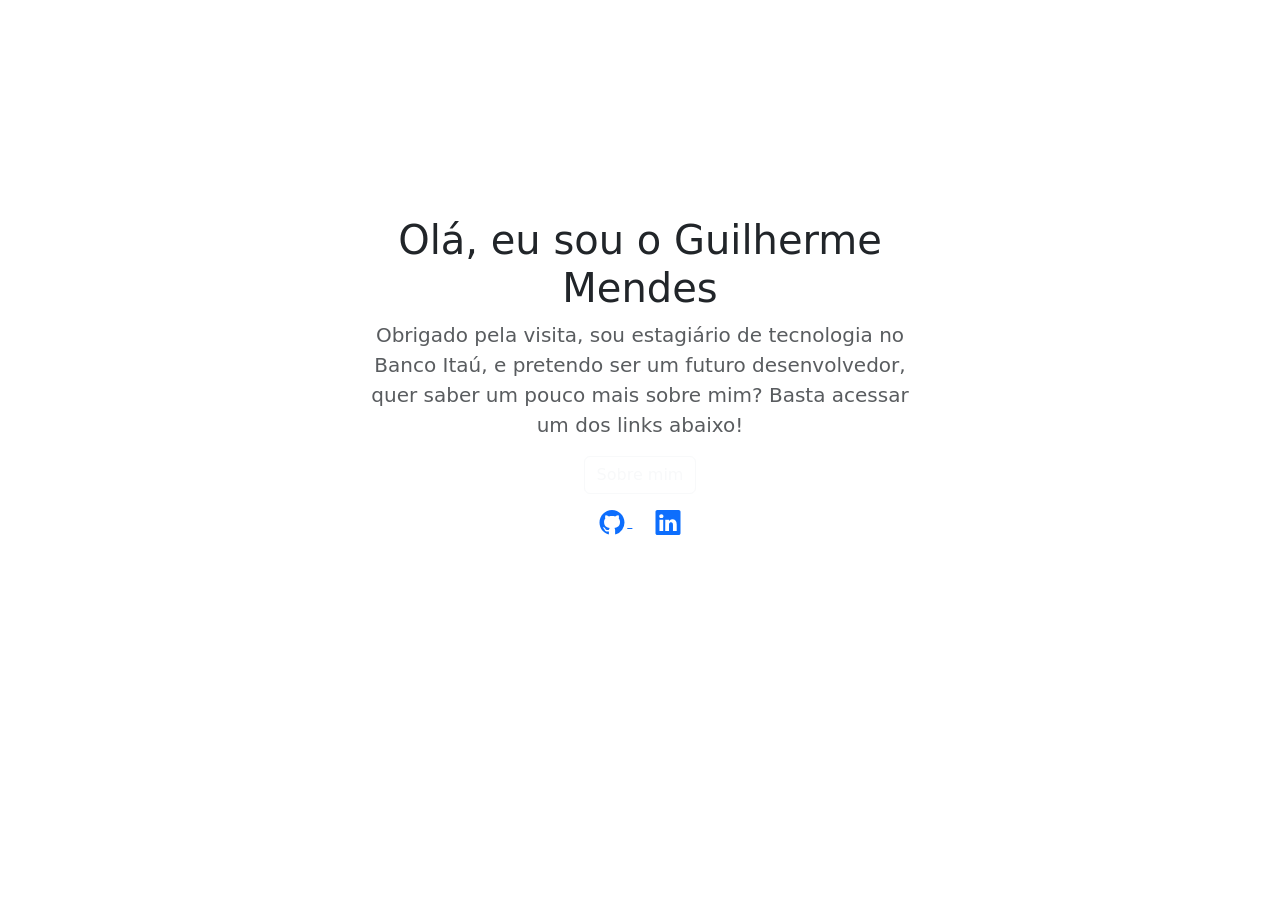
==== index.html @ aab78d75 "Att" ====
<!doctype html>
<html lang="pt-br">
  <head>
    <!-- Required meta tags -->
    <meta charset="utf-8">
    <meta name="viewport" content="width=device-width, initial-scale=1">

    <!-- Bootstrap CSS -->
    <link href="https://cdn.jsdelivr.net/npm/bootstrap@5.0.0-beta2/dist/css/bootstrap.min.css" rel="stylesheet" integrity="sha384-BmbxuPwQa2lc/FVzBcNJ7UAyJxM6wuqIj61tLrc4wSX0szH/Ev+nYRRuWlolflfl" crossorigin="anonymous">
    <link rel="stylesheet" href="css/style-index.css">
    <link rel="stylesheet" href="Sobre.html">

    <title>Guilherme Mendes</title>
  </head>
  <body>


    <section class="py-5 text-center container mt-5">
        <div class="row py-lg-5">
          <div class="col-lg-6 col-md-8 mx-auto">
            <img src="imagens/app_development.png" alt="" height="250">

            <h1><br>Olá, eu sou o Guilherme Mendes</h1>
            <p class="lead text-muted">Obrigado pela visita, sou <strong class="dev" >estagiário de tecnologia no Banco Itaú</strong>, e pretendo ser um futuro <strong class="dev" >desenvolvedor</strong>, quer saber um pouco mais sobre mim? Basta acessar um dos links abaixo!</p>
            <p>
              <a href="Sobre.html"><button type="button" class="btn btn-outline-light">Sobre mim</button></a>
            </p>
            <a href="https://github.com/guilherme-mendes-github" target="_blank"> <svg xmlns="http://www.w3.org/2000/svg" width="30" height="25" fill="currentColor" class="bi bi-github" viewBox="0 0 16 16">
              <path d="M8 0C3.58 0 0 3.58 0 8c0 3.54 2.29 6.53 5.47 7.59.4.07.55-.17.55-.38 0-.19-.01-.82-.01-1.49-2.01.37-2.53-.49-2.69-.94-.09-.23-.48-.94-.82-1.13-.28-.15-.68-.52-.01-.53.63-.01 1.08.58 1.23.82.72 1.21 1.87.87 2.33.66.07-.52.28-.87.51-1.07-1.78-.2-3.64-.89-3.64-3.95 0-.87.31-1.59.82-2.15-.08-.2-.36-1.02.08-2.12 0 0 .67-.21 2.2.82.64-.18 1.32-.27 2-.27.68 0 1.36.09 2 .27 1.53-1.04 2.2-.82 2.2-.82.44 1.1.16 1.92.08 2.12.51.56.82 1.27.82 2.15 0 3.07-1.87 3.75-3.65 3.95.29.25.54.73.54 1.48 0 1.07-.01 1.93-.01 2.2 0 .21.15.46.55.38A8.012 8.012 0 0 0 16 8c0-4.42-3.58-8-8-8z"/>
            </svg> </a>
            &nbsp;&nbsp;&nbsp;
            <a href="https://www.linkedin.com/in/guilherme-mendes-81bb22172/" target="_blank"> <svg xmlns="http://www.w3.org/2000/svg" width="30" height="25" fill="currentColor" class="bi bi-linkedin" viewBox="0 0 16 16">
              <path d="M0 1.146C0 .513.526 0 1.175 0h13.65C15.474 0 16 .513 16 1.146v13.708c0 .633-.526 1.146-1.175 1.146H1.175C.526 16 0 15.487 0 14.854V1.146zm4.943 12.248V6.169H2.542v7.225h2.401zm-1.2-8.212c.837 0 1.358-.554 1.358-1.248-.015-.709-.52-1.248-1.342-1.248-.822 0-1.359.54-1.359 1.248 0 .694.521 1.248 1.327 1.248h.016zm4.908 8.212V9.359c0-.216.016-.432.08-.586.173-.431.568-.878 1.232-.878.869 0 1.216.662 1.216 1.634v3.865h2.401V9.25c0-2.22-1.184-3.252-2.764-3.252-1.274 0-1.845.7-2.165 1.193v.025h-.016a5.54 5.54 0 0 1 .016-.025V6.169h-2.4c.03.678 0 7.225 0 7.225h2.4z"/>
            </svg> </a>
          </div>
        </div>
      </section>
      



    <!-- Popper and Bootstrap JS -->
   
    <script src="https://cdn.jsdelivr.net/npm/@popperjs/core@2.6.0/dist/umd/popper.min.js" integrity="sha384-KsvD1yqQ1/1+IA7gi3P0tyJcT3vR+NdBTt13hSJ2lnve8agRGXTTyNaBYmCR/Nwi" crossorigin="anonymous"></script>
    <script src="https://cdn.jsdelivr.net/npm/bootstrap@5.0.0-beta2/dist/js/bootstrap.min.js" integrity="sha384-nsg8ua9HAw1y0W1btsyWgBklPnCUAFLuTMS2G72MMONqmOymq585AcH49TLBQObG" crossorigin="anonymous"></script>
    
  </body>
</html>
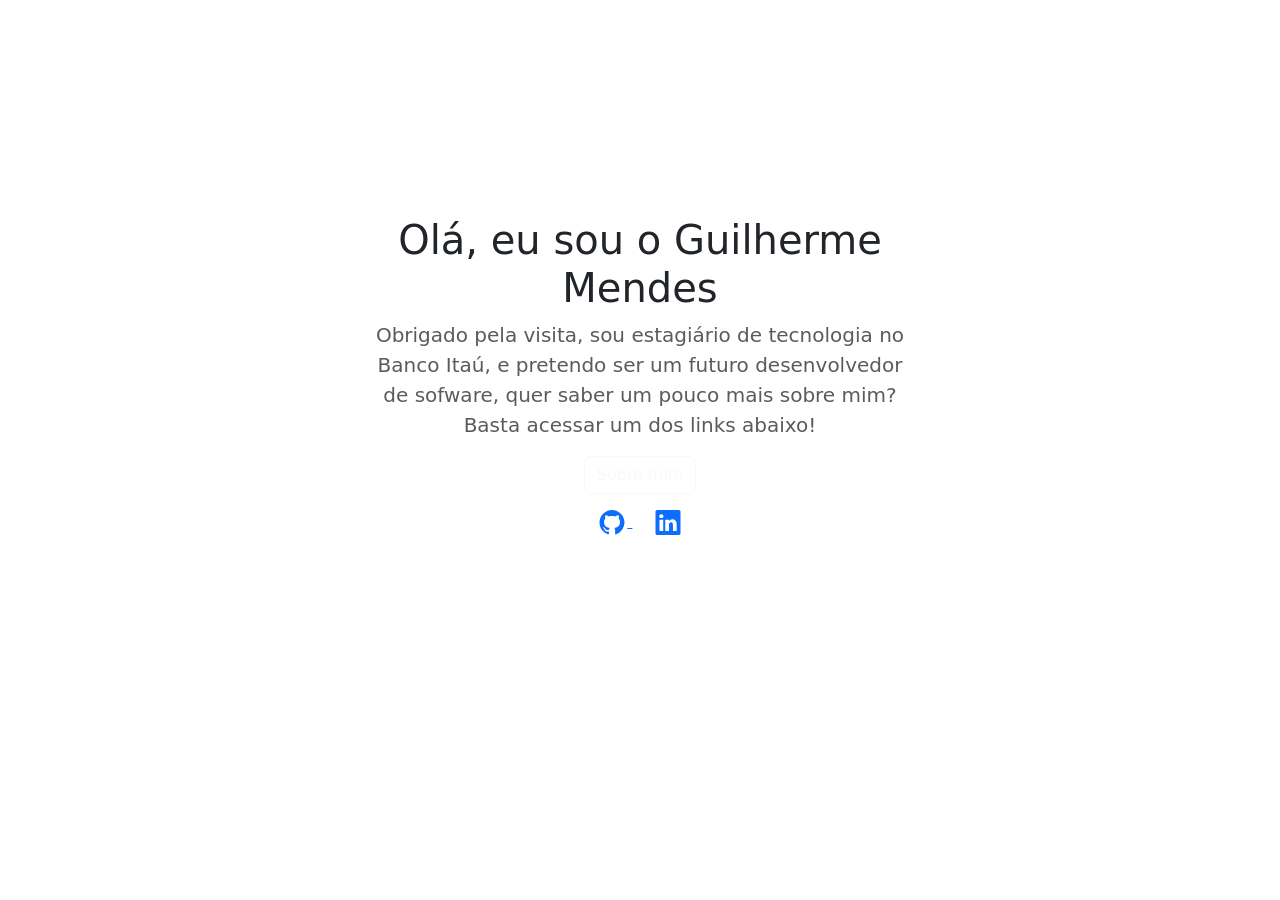
==== commit 3a9d9ae0: "first commit" ====
--- a/index.html
+++ b/index.html
@@ -21,7 +21,7 @@
             <img src="imagens/app_development.png" alt="" height="250">
 
             <h1><br>Olá, eu sou o Guilherme Mendes</h1>
-            <p class="lead text-muted">Obrigado pela visita, sou <strong class="dev" >estagiário de tecnologia no Banco Itaú</strong>, e pretendo ser um futuro <strong class="dev" >desenvolvedor</strong>, quer saber um pouco mais sobre mim? Basta acessar um dos links abaixo!</p>
+            <p class="lead text-muted">Obrigado pela visita, sou <strong class="dev" >estagiário de tecnologia no Banco Itaú</strong>, e pretendo ser um futuro <strong class="dev" >desenvolvedor de sofware</strong>, quer saber um pouco mais sobre mim? Basta acessar um dos links abaixo!</p>
             <p>
               <a href="Sobre.html"><button type="button" class="btn btn-outline-light">Sobre mim</button></a>
             </p>
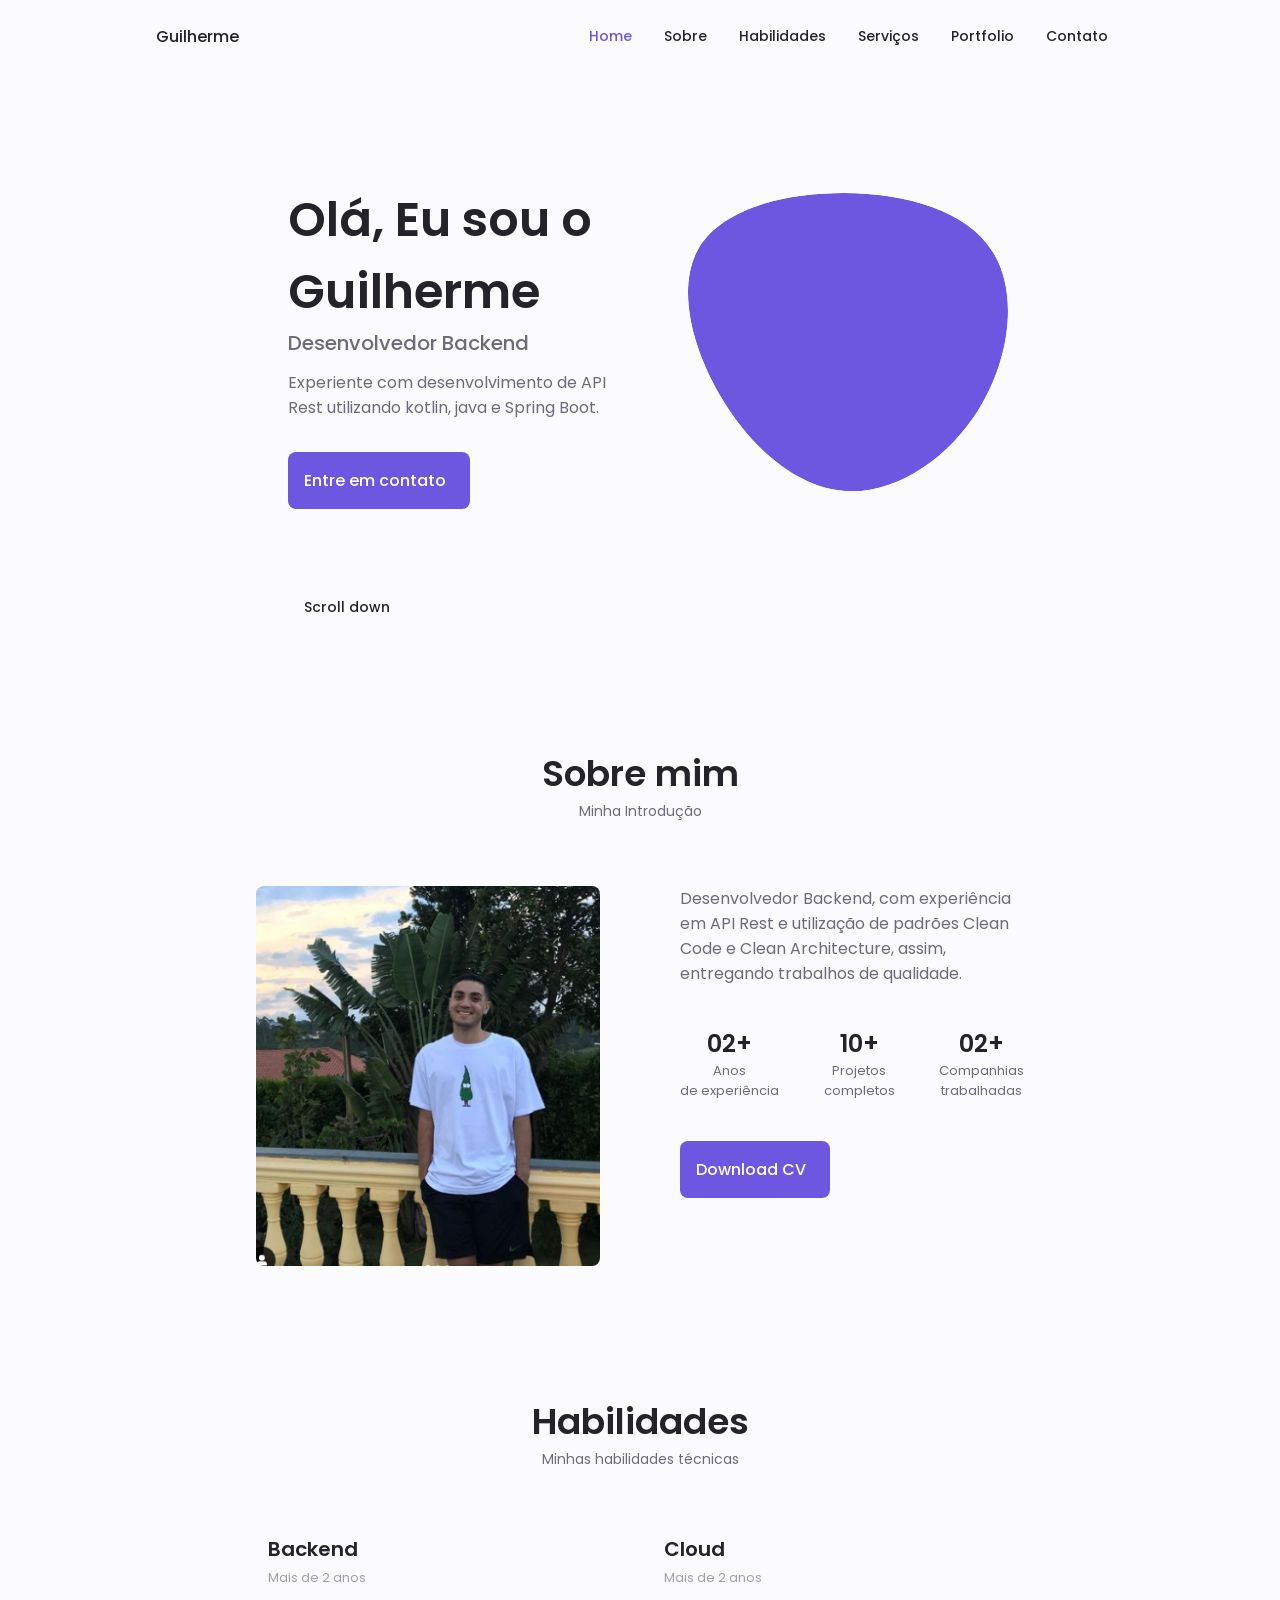
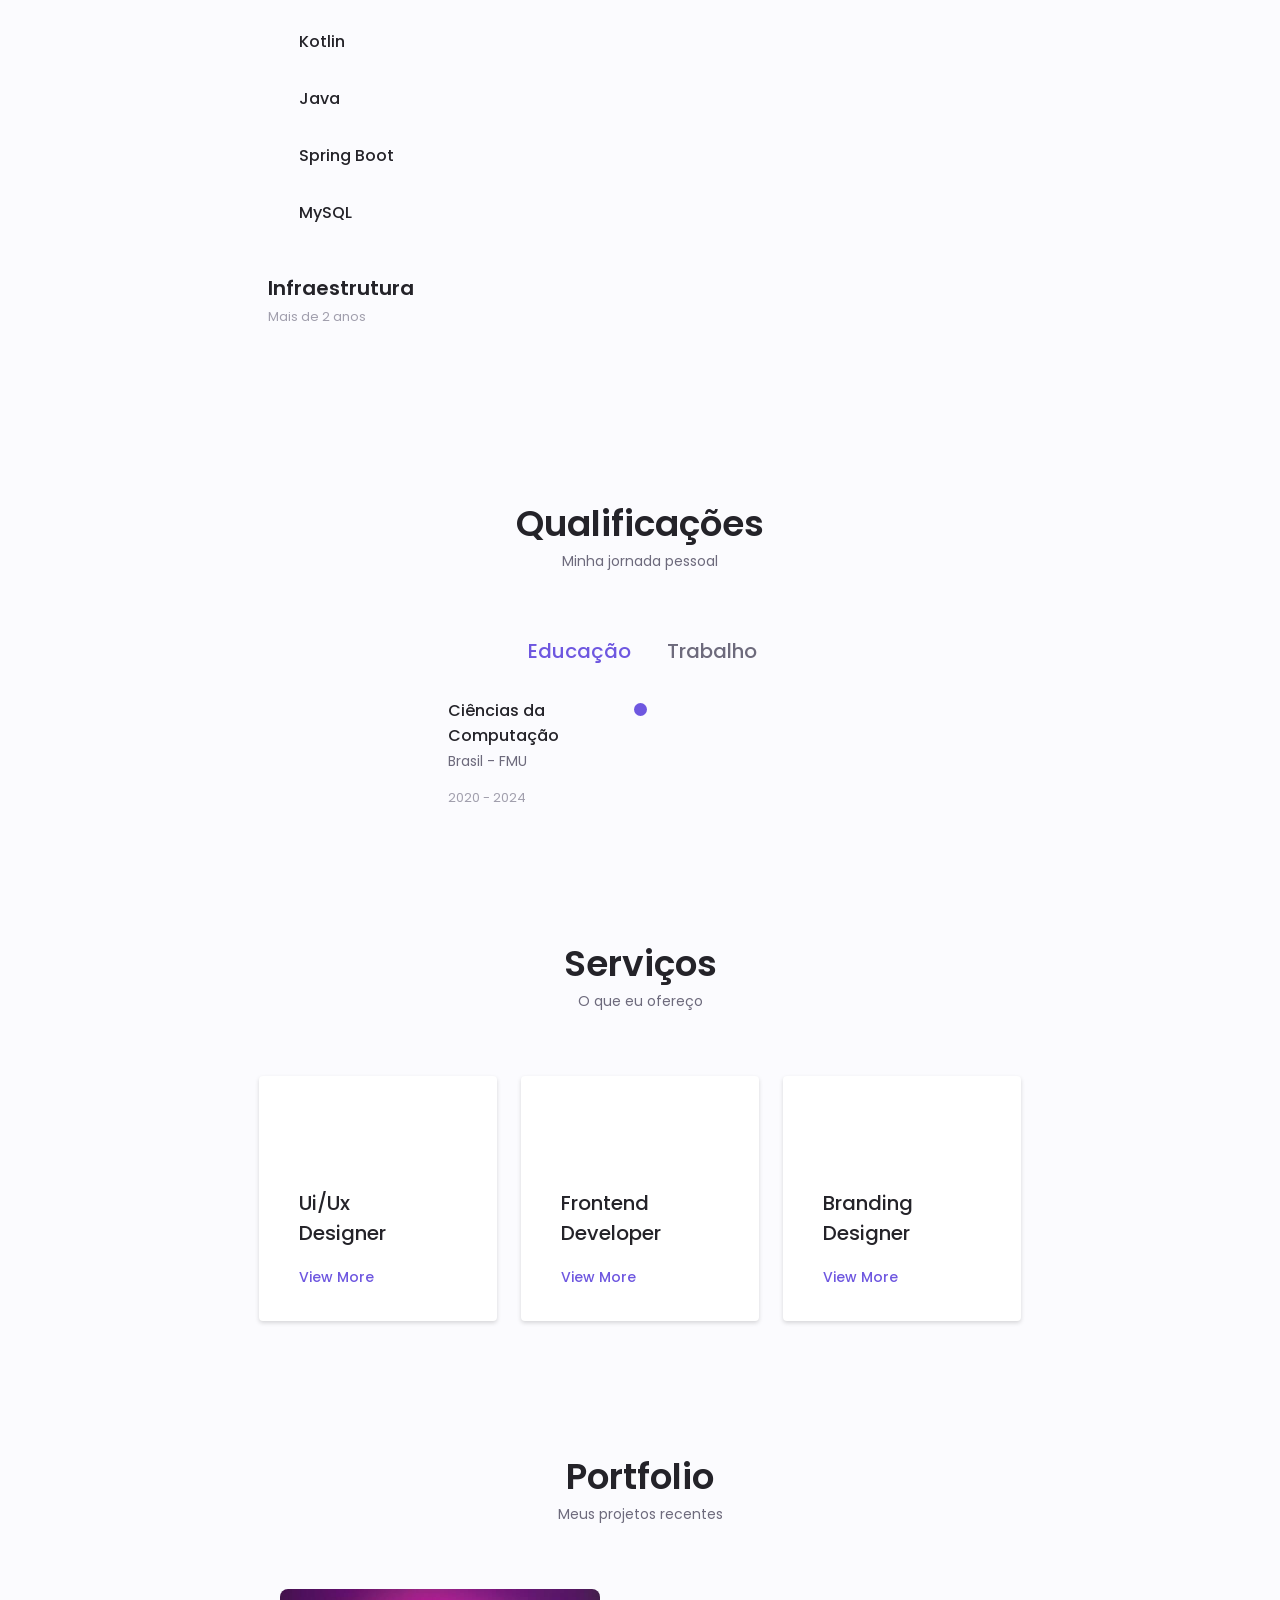
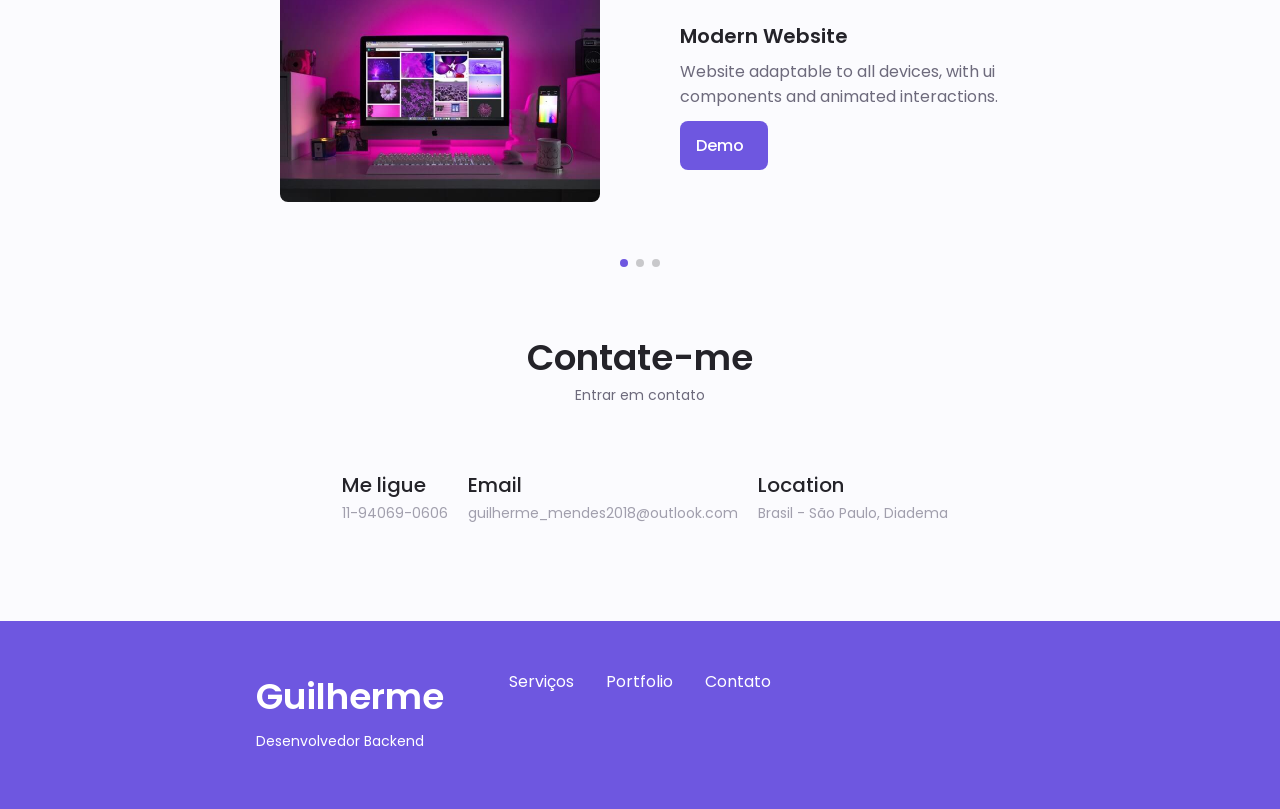
==== commit fa802ef6: "first" ====
--- a/index.html
+++ b/index.html
@@ -1,48 +1,885 @@
-<!doctype html>
-<html lang="pt-br">
-  <head>
-    <!-- Required meta tags -->
-    <meta charset="utf-8">
-    <meta name="viewport" content="width=device-width, initial-scale=1">
-
-    <!-- Bootstrap CSS -->
-    <link href="https://cdn.jsdelivr.net/npm/bootstrap@5.0.0-beta2/dist/css/bootstrap.min.css" rel="stylesheet" integrity="sha384-BmbxuPwQa2lc/FVzBcNJ7UAyJxM6wuqIj61tLrc4wSX0szH/Ev+nYRRuWlolflfl" crossorigin="anonymous">
-    <link rel="stylesheet" href="css/style-index.css">
-    <link rel="stylesheet" href="Sobre.html">
-
-    <title>Guilherme Mendes</title>
-  </head>
-  <body>
-
-
-    <section class="py-5 text-center container mt-5">
-        <div class="row py-lg-5">
-          <div class="col-lg-6 col-md-8 mx-auto">
-            <img src="imagens/app_development.png" alt="" height="250">
-
-            <h1><br>Olá, eu sou o Guilherme Mendes</h1>
-            <p class="lead text-muted">Obrigado pela visita, sou <strong class="dev" >estagiário de tecnologia no Banco Itaú</strong>, e pretendo ser um futuro <strong class="dev" >desenvolvedor de sofware</strong>, quer saber um pouco mais sobre mim? Basta acessar um dos links abaixo!</p>
-            <p>
-              <a href="Sobre.html"><button type="button" class="btn btn-outline-light">Sobre mim</button></a>
-            </p>
-            <a href="https://github.com/guilherme-mendes-github" target="_blank"> <svg xmlns="http://www.w3.org/2000/svg" width="30" height="25" fill="currentColor" class="bi bi-github" viewBox="0 0 16 16">
-              <path d="M8 0C3.58 0 0 3.58 0 8c0 3.54 2.29 6.53 5.47 7.59.4.07.55-.17.55-.38 0-.19-.01-.82-.01-1.49-2.01.37-2.53-.49-2.69-.94-.09-.23-.48-.94-.82-1.13-.28-.15-.68-.52-.01-.53.63-.01 1.08.58 1.23.82.72 1.21 1.87.87 2.33.66.07-.52.28-.87.51-1.07-1.78-.2-3.64-.89-3.64-3.95 0-.87.31-1.59.82-2.15-.08-.2-.36-1.02.08-2.12 0 0 .67-.21 2.2.82.64-.18 1.32-.27 2-.27.68 0 1.36.09 2 .27 1.53-1.04 2.2-.82 2.2-.82.44 1.1.16 1.92.08 2.12.51.56.82 1.27.82 2.15 0 3.07-1.87 3.75-3.65 3.95.29.25.54.73.54 1.48 0 1.07-.01 1.93-.01 2.2 0 .21.15.46.55.38A8.012 8.012 0 0 0 16 8c0-4.42-3.58-8-8-8z"/>
-            </svg> </a>
-            &nbsp;&nbsp;&nbsp;
-            <a href="https://www.linkedin.com/in/guilherme-mendes-81bb22172/" target="_blank"> <svg xmlns="http://www.w3.org/2000/svg" width="30" height="25" fill="currentColor" class="bi bi-linkedin" viewBox="0 0 16 16">
-              <path d="M0 1.146C0 .513.526 0 1.175 0h13.65C15.474 0 16 .513 16 1.146v13.708c0 .633-.526 1.146-1.175 1.146H1.175C.526 16 0 15.487 0 14.854V1.146zm4.943 12.248V6.169H2.542v7.225h2.401zm-1.2-8.212c.837 0 1.358-.554 1.358-1.248-.015-.709-.52-1.248-1.342-1.248-.822 0-1.359.54-1.359 1.248 0 .694.521 1.248 1.327 1.248h.016zm4.908 8.212V9.359c0-.216.016-.432.08-.586.173-.431.568-.878 1.232-.878.869 0 1.216.662 1.216 1.634v3.865h2.401V9.25c0-2.22-1.184-3.252-2.764-3.252-1.274 0-1.845.7-2.165 1.193v.025h-.016a5.54 5.54 0 0 1 .016-.025V6.169h-2.4c.03.678 0 7.225 0 7.225h2.4z"/>
-            </svg> </a>
-          </div>
-        </div>
-      </section>
-      
-
-
-
-    <!-- Popper and Bootstrap JS -->
-   
-    <script src="https://cdn.jsdelivr.net/npm/@popperjs/core@2.6.0/dist/umd/popper.min.js" integrity="sha384-KsvD1yqQ1/1+IA7gi3P0tyJcT3vR+NdBTt13hSJ2lnve8agRGXTTyNaBYmCR/Nwi" crossorigin="anonymous"></script>
-    <script src="https://cdn.jsdelivr.net/npm/bootstrap@5.0.0-beta2/dist/js/bootstrap.min.js" integrity="sha384-nsg8ua9HAw1y0W1btsyWgBklPnCUAFLuTMS2G72MMONqmOymq585AcH49TLBQObG" crossorigin="anonymous"></script>
-    
-  </body>
+<!DOCTYPE html>
+<html lang="pt-br">
+
+<head>
+    <meta charset="UTF-8">
+    <meta name="viewport" content="width=device-width, initial-scale=1.0">
+
+    <!--==================== UNICONS ====================-->
+    <link rel="stylesheet" href="https://unicons.iconscout.com/release/v3.0.6/css/line.css">
+
+    <!--==================== SWIPER CSS====================-->
+    <link rel="stylesheet" href="assets/css/swiper-bundle.min.css">
+
+    <!--==================== CSS ==========-->
+    <link rel="stylesheet" href="assets/css/styles.css">
+
+    <title>Guilherme Mendes</title>
+</head>
+
+<body>
+    <!--==================== HEADER ====================-->
+    <header class="header" id="header">
+        <nav class="nav container">
+            <a href="#" class="nav__logo">Guilherme</a>
+
+            <div class="nav__menu" id="nav-menu">
+                <ul class="nav__list grid">
+                    <li class="nav__item">
+                        <a href="#home" class="nav__link active-link">
+                            <i class="uil uil-estate nav__icon"></i> Home
+                        </a>
+                    </li>
+
+                    <li class="nav__item">
+                        <a href="#about" class="nav__link">
+                            <i class="uil uil-user nav__icon"></i> Sobre
+                        </a>
+                    </li>
+
+                    <li class="nav__item">
+                        <a href="#skills" class="nav__link">
+                            <i class="uil uil-file-alt nav__icon"></i> Habilidades
+                        </a>
+                    </li>
+
+                    <li class="nav__item">
+                        <a href="#services" class="nav__link">
+                            <i class="uil uil-briefcase-alt nav__icon"></i> Serviços
+                        </a>
+                    </li>
+
+                    <li class="nav__item">
+                        <a href="#portfolio" class="nav__link">
+                            <i class="uil uil-scenery nav__icon"></i> Portfolio
+                        </a>
+                    </li>
+
+                    <li class="nav__item">
+                        <a href="#contact" class="nav__link">
+                            <i class="uil uil-message nav__icon"></i> Contato
+                        </a>
+                    </li>
+
+                </ul>
+
+                <i class="uil uil-times nav__close" id="nav-close"></i>
+            </div>
+
+            <div class="nav__btns">
+                <!-- Theme change button -->
+                <i class="uil uil-moon change-theme" id="theme-button"></i>
+
+                <div class="nav__toggle" id="nav-toggle">
+                    <i class="uil uil-apps"></i>
+                </div>
+            </div>
+        </nav>
+    </header>
+
+    <!--==================== MAIN ====================-->
+    <main class="main">
+        <!--==================== HOME ====================-->
+        <section class="home section" id="home">
+            <div class="home__container container grid">
+                <div class="home__content grid">
+                    <div class="home__social">
+                        <a href="https://www.linkedin.com/in/guilherme-mendes-cunha/" target="_blank"
+                            class="home__social-icon">
+                            <i class="uil uil-linkedin-alt"></i>
+                        </a>
+
+                        <a href="https://github.com/Mendeszx" target="_blank" class="home__social-icon">
+                            <i class="uil uil-github-alt"></i>
+                        </a>
+                    </div>
+
+                    <div class="home__img">
+                        <svg class="home__blob" viewBox="0 0 200 187">
+                            <mask id="mask0" mask-type="alpha">
+                                <path d="M190.312 36.4879C206.582 62.1187 201.309 102.826 182.328 134.186C163.346 165.547 
+                                    130.807 187.559 100.226 186.353C69.6454 185.297 41.0228 161.023 21.7403 129.362C2.45775 
+                                    97.8511 -7.48481 59.1033 6.67581 34.5279C20.9871 10.1032 59.7028 -0.149132 97.9666 
+                                    0.00163737C136.23 0.303176 174.193 10.857 190.312 36.4879Z" />
+                            </mask>
+                            <g mask="url(#mask0)">
+                                <path d="M190.312 36.4879C206.582 62.1187 201.309 102.826 182.328 134.186C163.346 
+                                    165.547 130.807 187.559 100.226 186.353C69.6454 185.297 41.0228 161.023 21.7403 
+                                    129.362C2.45775 97.8511 -7.48481 59.1033 6.67581 34.5279C20.9871 10.1032 59.7028 
+                                    -0.149132 97.9666 0.00163737C136.23 0.303176 174.193 10.857 190.312 36.4879Z" />
+
+                                <!--==================== 
+                                        Insert your image in the Img folder and Change your image |
+                                        Center your image with X: horizontal, Y: vertical 
+                                    ====================-->
+                                <image class="home__blob-img" x="12" y="18" href="assets/img/perfil.png" />
+                            </g>
+                        </svg>
+                    </div>
+
+                    <div class="home__data">
+                        <h1 class="home__title">Olá, Eu sou o Guilherme</h1>
+                        <h3 class="home__subtitle">Desenvolvedor Backend</h3>
+                        <p class="home__description">Experiente com desenvolvimento
+                            de API Rest utilizando kotlin, java e Spring Boot.</p>
+                        <a href="#contact" class="button button--flex">
+                            Entre em contato<i class="uil uil-message button__icon"></i>
+                        </a>
+                    </div>
+                </div>
+
+
+                <div class="home__scroll">
+                    <a href="#about" class="home__scroll-button button--flex">
+                        <i class="uil uil-mouse-alt home__scroll-mouse"></i>
+                        <span class="home__scroll-name">Scroll down</span>
+                        <i class="uil uil-arrow-down home__scroll-arrow"></i>
+                    </a>
+                </div>
+            </div>
+        </section>
+
+        <!--==================== ABOUT ====================-->
+        <section class="about section" id="about">
+            <h2 class="section__title">Sobre mim</h2>
+            <span class="section__subtitle">Minha Introdução</span>
+
+            <div class="about__container container grid">
+                <img src="assets/img/about.png" alt="" class="about__img">
+
+                <div class="about__data">
+                    <p class="about__description">Desenvolvedor Backend, com experiência em
+                        API Rest e utilização de padrões Clean Code e Clean Architecture, assim, entregando trabalhos de
+                        qualidade.
+                    </p>
+
+                    <div class="about__info">
+                        <div>
+                            <span class="about__info-title">02+</span>
+                            <span class="about__info-name">Anos<br>de experiência</span>
+                        </div>
+
+                        <div>
+                            <span class="about__info-title">10+</span>
+                            <span class="about__info-name">Projetos<br>completos</span>
+                        </div>
+
+                        <div>
+                            <span class="about__info-title">02+</span>
+                            <span class="about__info-name">Companhias<br>trabalhadas</span>
+                        </div>
+                    </div>
+
+                    <div class="about__buttons">
+                        <!--==================== Change your CV ====================-->
+                        <a download="" href="assets/pdf/Guilherme-CV.pdf" class="button button--flex">
+                            Download CV <i class="uil uil-download-alt button__icon"></i>
+                        </a>
+                    </div>
+                </div>
+            </div>
+        </section>
+
+        <!--==================== SKILLS ====================-->
+        <section class="skills section" id="skills">
+            <h2 class="section__title">Habilidades</h2>
+            <span class="section__subtitle">Minhas habilidades técnicas</span>
+
+            <div class="skills__container container grid">
+                <div>
+                    <!--=============== SKILLS 1 ===============-->
+                    <div class="skills__content skills__open">
+                        <div class="skills__header">
+                            <i class="uil uil-brackets-curly skills__icon"></i>
+
+                            <div>
+                                <h1 class="skills__title">Backend</h1>
+                                <span class="skills__subtitle">Mais de 2 anos</span>
+                            </div>
+
+                            <i class="uil uil-angle-down skills__arrow"></i>
+                        </div>
+
+                        <div class="skills__list grid">
+                            <div class="skills__data">
+                                <div class="skills__titles">
+                                    <h3 class="skills__name">Kotlin</h3>
+                                    <!-- <span class="skills__number">90%</span> -->
+                                </div>
+                                <!-- <div class="skills__bar">
+                                        <span class="skills__percentage skills__html"></span>
+                                    </div> -->
+                            </div>
+
+                            <div class="skills__data">
+                                <div class="skills__titles">
+                                    <h3 class="skills__name">Java</h3>
+                                    <!-- <span class="skills__number">80%</span> -->
+                                </div>
+                                <!-- <div class="skills__bar">
+                                        <span class="skills__percentage skills__css"></span>
+                                    </div> -->
+                            </div>
+
+                            <div class="skills__data">
+                                <div class="skills__titles">
+                                    <h3 class="skills__name">Spring Boot</h3>
+                                    <!-- <span class="skills__number">60%</span> -->
+                                </div>
+                                <!-- <div class="skills__bar">
+                                        <span class="skills__percentage skills__js"></span>
+                                    </div> -->
+                            </div>
+
+                            <div class="skills__data">
+                                <div class="skills__titles">
+                                    <h3 class="skills__name">MySQL</h3>
+                                    <!-- <span class="skills__number">85%</span> -->
+                                </div>
+                                <!-- <div class="skills__bar">
+                                        <span class="skills__percentage skills__react"></span>
+                                    </div> -->
+                            </div>
+                        </div>
+                    </div>
+
+                    <!--=============== SKILLS 2 ===============-->
+                    <div class="skills__content skills__close">
+                        <div class="skills__header">
+                            <i class="uil uil-server-network skills__icon"></i>
+
+                            <div>
+                                <h1 class="skills__title">Infraestrutura</h1>
+                                <span class="skills__subtitle">Mais de 2 anos</span>
+                            </div>
+
+                            <i class="uil uil-angle-down skills__arrow"></i>
+                        </div>
+
+                        <div class="skills__list grid">
+                            <div class="skills__data">
+                                <div class="skills__titles">
+                                    <h3 class="skills__name">Docker</h3>
+                                    <!--      <span class="skills__number">80%</span> -->
+                                </div>
+                                <!-- <div class="skills__bar">
+                                        <span class="skills__percentage skills__php"></span>
+                                    </div> -->
+                            </div>
+
+                            <div class="skills__data">
+                                <div class="skills__titles">
+                                    <h3 class="skills__name">Terraform</h3>
+                                    <!--  <span class="skills__number">70%</span> -->
+                                </div>
+                                <!-- <div class="skills__bar">
+                                        <span class="skills__percentage skills__node"></span>
+                                    </div> -->
+                            </div>
+
+                            <div class="skills__data">
+                                <div class="skills__titles">
+                                    <h3 class="skills__name">Linux</h3>
+                                    <!--  <span class="skills__number">90%</span> -->
+                                </div>
+                                <!-- <div class="skills__bar">
+                                        <span class="skills__percentage skills__firebase"></span>
+                                    </div> -->
+                            </div>
+
+                            <div class="skills__data">
+                                <div class="skills__titles">
+                                    <h3 class="skills__name">DevOps</h3>
+                                    <!--  <span class="skills__number">55%</span> -->
+                                </div>
+                                <!-- <div class="skills__bar">
+                                        <span class="skills__percentage skills__python"></span>
+                                    </div> -->
+                            </div>
+                        </div>
+                    </div>
+                </div>
+
+                <div>
+                    <!--=============== SKILLS 3 ===============-->
+                    <div class="skills__content skills__close">
+                        <div class="skills__header">
+                            <i class="uil uil-swatchbook skills__icon"></i>
+
+                            <div>
+                                <h1 class="skills__title">Cloud</h1>
+                                <span class="skills__subtitle">Mais de 2 anos</span>
+                            </div>
+
+                            <i class="uil uil-angle-down skills__arrow"></i>
+                        </div>
+
+                        <div class="skills__list grid">
+                            <div class="skills__data">
+                                <div class="skills__titles">
+                                    <h3 class="skills__name">Amazon Web Services</h3>
+                                    <!-- <span class="skills__number">90%</span> -->
+                                </div>
+                                <!-- <div class="skills__bar">
+                                        <span class="skills__percentage skills__figma"></span>
+                                    </div> -->
+                            </div>
+
+                        </div>
+                    </div>
+                </div>
+            </div>
+        </section>
+
+        <!--==================== QUALIFICATION ====================-->
+        <section class="qualification section">
+            <h2 class="section__title">Qualificações</h2>
+            <span class="section__subtitle">Minha jornada pessoal</span>
+
+            <div class="qualification__container container">
+                <div class="qualification__tabs">
+                    <div class="qualification__button button--flex qualification__active" data-target="#education">
+                        <i class="uil uil-graduation-cap qualification__icon"></i>
+                        Educação
+                    </div>
+
+                    <div class="qualification__button button--flex" data-target="#work">
+                        <i class="uil uil-briefcase-alt qualification__icon"></i>
+                        Trabalho
+                    </div>
+                </div>
+
+                <div class="qualification__sections">
+                    <!--=============== QUALIFICATION CONTENT 1 ===============-->
+                    <div class="qualification__content qualification__active" data-content id="education">
+                        <!--=============== QUALIFICATION 1 ===============-->
+                        <div class="qualification__data">
+                            <div>
+                                <h3 class="qualification__title">Ciências da Computação</h3>
+                                <span class="qualification__subtitle">Brasil - FMU</span>
+                                <div class="qualification__calendar">
+                                    <i class="uil uil-calendar-alt"></i>
+                                    2020 - 2024
+                                </div>
+                            </div>
+
+                            <div>
+                                <span class="qualification__rounder"></span>
+                                <!-- <span class="qualification__line"></span> -->
+                            </div>
+                        </div>
+
+                        <!--=============== QUALIFICATION 2 ===============-->
+                        <!-- <div class="qualification__data">                                 
+                                <div></div>
+
+                                <div>
+                                    <span class="qualification__rounder"></span>
+                                    <span class="qualification__line"></span>
+                                </div>
+                          
+                                <div>
+                                    <h3 class="qualification__title">Web Design</h3>
+                                    <span class="qualification__subtitle">Spain - Institute</span>
+                                    <div class="qualification__calendar">
+                                        <i class="uil uil-calendar-alt"></i>
+                                        2014 - 2017
+                                    </div>
+                                </div>
+                            </div> -->
+
+                        <!--=============== QUALIFICATION 3 ===============-->
+                        <!-- <div class="qualification__data">
+                                <div>
+                                    <h3 class="qualification__title">Web Development</h3>
+                                    <span class="qualification__subtitle">Peru - Institute</span>
+                                    <div class="qualification__calendar">
+                                        <i class="uil uil-calendar-alt"></i>
+                                        2017 - 2019
+                                    </div>
+                                </div>
+    
+                                <div>
+                                    <span class="qualification__rounder"></span>
+                                    <span class="qualification__line"></span>
+                                </div>
+                            </div> -->
+
+                        <!--=============== QUALIFICATION 4 ===============-->
+                        <!-- <div class="qualification__data">
+                                <div></div>
+                                     
+                                <div class="qualification__time">
+                                    <span class="qualification__rounder"></span>
+                                    <span class="qualification__line"></span>
+                                </div>
+
+                                <div>
+                                    <h3 class="qualification__title">Master in Ui/Ux</h3>
+                                    <span class="qualification__subtitle">Peru - Institute</span>
+                                    <div class="qualification__calendar">
+                                        <i class="uil uil-calendar-alt"></i>
+                                        2019 - 2021
+                                    </div>
+                                </div>
+                            </div> -->
+                    </div>
+
+                    <!--=============== QUALIFICATION CONTENT 2 ===============-->
+                    <div class="qualification__content" data-content id="work">
+                        <!--=============== QUALIFICATION 1 ===============-->
+                        <div class="qualification__data">
+                            <div>
+                                <h3 class="qualification__title">Estagiario de Tecnologia</h3>
+                                <span class="qualification__subtitle">Itaú Unibanco - Brasil</span>
+                                <div class="qualification__calendar">
+                                    <i class="uil uil-calendar-alt"></i>
+                                    2021-2022
+                                </div>
+                            </div>
+
+                            <div>
+                                <span class="qualification__rounder"></span>
+                                <span class="qualification__line"></span>
+                            </div>
+                        </div>
+
+                        <!--=============== QUALIFICATION 2 ===============-->
+                        <div class="qualification__data">
+                            <div></div>
+
+                            <div class="qualification__time">
+                                <span class="qualification__rounder"></span>
+                                <!-- <span class="qualification__line"></span> -->
+                            </div>
+
+                            <div>
+                                <h3 class="qualification__title">Analista de backend</h3>
+                                <span class="qualification__subtitle">Valemobi - Brasil</span>
+                                <div class="qualification__calendar">
+                                    <i class="uil uil-calendar-alt"></i>
+                                    2022-Atual
+                                </div>
+                            </div>
+                        </div>
+
+                        <!-- <div class="qualification__data">
+                                <div>
+                                    <h3 class="qualification__title">Ui Designer</h3>
+                                    <span class="qualification__subtitle">Figma - Spain</span>
+                                    <div class="qualification__calendar">
+                                        <i class="uil uil-calendar-alt"></i>
+                                        2020-2021
+                                    </div>
+                                </div>
+    
+                                <div>
+                                    <span class="qualification__rounder"></span>
+                                    <span class="qualification__line"></span>
+                                </div>
+                            </div> -->
+                    </div>
+                </div>
+            </div>
+        </section>
+
+        <!--==================== SERVICES ====================-->
+        <section class="services section" id="services">
+            <h2 class="section__title">Serviços</h2>
+            <span class="section__subtitle">O que eu ofereço</span>
+
+            <div class="services__container container grid">
+                <!--=============== SERVICES 1 ===============-->
+                <div class="services__content">
+                    <div>
+                        <i class="uil uil-web-grid services__icon"></i>
+                        <h3 class="services__title">Ui/Ux <br> Designer</h3>
+                    </div>
+                    <span class="button button--flex button--small button--link services__button">
+                        View More
+                        <i class="uil uil-arrow-right button__icon"></i>
+                    </span>
+
+                    <div class="services__modal">
+                        <div class="services__modal-content">
+                            <h4 class="services__modal-title">Ui/Ux <br> Designer</h4>
+                            <i class="uil uil-times services__modal-close"></i>
+
+                            <ul class="services__modal-services grid">
+                                <li class="services__modal-service">
+                                    <i class="uil uil-check-circle services__modal-icon"></i>
+                                    <p>I develop the user interface.</p>
+                                </li>
+                                <li class="services__modal-service">
+                                    <i class="uil uil-check-circle services__modal-icon"></i>
+                                    <p>Web page development.</p>
+                                </li>
+                                <li class="services__modal-service">
+                                    <i class="uil uil-check-circle services__modal-icon"></i>
+                                    <p>I create ux element interactions.</p>
+                                </li>
+                                <li class="services__modal-service">
+                                    <i class="uil uil-check-circle services__modal-icon"></i>
+                                    <p>I position your company brand.</p>
+                                </li>
+                            </ul>
+                        </div>
+                    </div>
+                </div>
+
+                <!--=============== SERVICES 2 ===============-->
+                <div class="services__content">
+                    <div>
+                        <i class="uil uil-arrow services__icon"></i>
+                        <h3 class="services__title">Frontend <br> Developer</h3>
+                    </div>
+
+                    <span class="button button--flex button--small button--link services__button">
+                        View More
+                        <i class="uil uil-arrow-right button__icon"></i>
+                    </span>
+
+                    <div class="services__modal">
+                        <div class="services__modal-content">
+                            <h4 class="services__modal-title">Frontend <br> Developer</h4>
+                            <i class="uil uil-times services__modal-close"></i>
+
+                            <ul class="services__modal-services grid">
+                                <li class="services__modal-service">
+                                    <i class="uil uil-check-circle services__modal-icon"></i>
+                                    <p>I develop the user interface.</p>
+                                </li>
+                                <li class="services__modal-service">
+                                    <i class="uil uil-check-circle services__modal-icon"></i>
+                                    <p>Web page development.</p>
+                                </li>
+                                <li class="services__modal-service">
+                                    <i class="uil uil-check-circle services__modal-icon"></i>
+                                    <p>I create ux element interactions.</p>
+                                </li>
+                                <li class="services__modal-service">
+                                    <i class="uil uil-check-circle services__modal-icon"></i>
+                                    <p>I position your company brand.</p>
+                                </li>
+                            </ul>
+                        </div>
+                    </div>
+                </div>
+
+                <!--=============== SERVICES 3 ===============-->
+                <div class="services__content">
+                    <div>
+                        <i class="uil uil-pen services__icon"></i>
+                        <h3 class="services__title">Branding <br> Designer</h3>
+                    </div>
+
+                    <span class="button button--flex button--small button--link services__button">
+                        View More
+                        <i class="uil uil-arrow-right button__icon"></i>
+                    </span>
+
+                    <div class="services__modal">
+                        <div class="services__modal-content">
+                            <h4 class="services__modal-title">Branding <br> Designer</h4>
+                            <i class="uil uil-times services__modal-close"></i>
+
+                            <ul class="services__modal-services grid">
+                                <li class="services__modal-service">
+                                    <i class="uil uil-check-circle services__modal-icon"></i>
+                                    <p>I develop the user interface.</p>
+
+                                </li>
+                                <li class="services__modal-service">
+                                    <i class="uil uil-check-circle services__modal-icon"></i>
+                                    <p>Web page development.</p>
+                                </li>
+                                <li class="services__modal-service">
+                                    <i class="uil uil-check-circle services__modal-icon"></i>
+                                    <p>I create ux element interactions.</p>
+                                </li>
+                                <li class="services__modal-service">
+                                    <i class="uil uil-check-circle services__modal-icon"></i>
+                                    <p>I position your company brand.</p>
+                                </li>
+                            </ul>
+                        </div>
+                    </div>
+                </div>
+            </div>
+        </section>
+
+        <!--==================== PORTFOLIO ====================-->
+        <section class="portfolio section" id="portfolio">
+            <h2 class="section__title">Portfolio</h2>
+            <span class="section__subtitle">Meus projetos recentes</span>
+
+            <div class="portfolio__container container swiper-container">
+                <div class="swiper-wrapper">
+                    <!--=============== PORTFOLIO 1 ===============-->
+                    <div class="portfolio__content grid swiper-slide">
+                        <img src="assets/img/portfolio1.jpg" alt="" class="portfolio__img">
+
+                        <div class="portfolio__data">
+                            <h3 class="portfolio__title">Modern Website</h3>
+                            <p class="portfolio__description">Website adaptable to all devices, with ui components
+                                and animated interactions.</p>
+                            <a href="#" class="button button--flex button--small portfolio__button">
+                                Demo
+                                <i class="uil uil-arrow-right button__icon"></i>
+                            </a>
+                        </div>
+                    </div>
+
+                    <!--=============== PORTFOLIO 2 ===============-->
+                    <div class="portfolio__content grid swiper-slide">
+                        <img src="assets/img/portfolio2.jpg" alt="" class="portfolio__img">
+
+                        <div class="portfolio__data">
+                            <h3 class="portfolio__title">Brand Design</h3>
+                            <p class="portfolio__description">Website adaptable to all devices, with ui components
+                                and animated interactions.</p>
+                            <a href="#" class="button button--flex button--small portfolio__button">
+                                Demo
+                                <i class="uil uil-arrow-right button__icon"></i>
+                            </a>
+                        </div>
+                    </div>
+
+                    <!--=============== PORTFOLIO 3 ===============-->
+                    <div class="portfolio__content grid swiper-slide">
+                        <img src="assets/img/portfolio3.jpg" alt="" class="portfolio__img">
+
+                        <div class="portfolio__data">
+                            <h3 class="portfolio__title">Online store</h3>
+                            <p class="portfolio__description">Website adaptable to all devices, with ui components
+                                and animated interactions.</p>
+                            <a href="#" class="button button--flex button--small portfolio__button">
+                                Demo
+                                <i class="uil uil-arrow-right button__icon"></i>
+                            </a>
+                        </div>
+                    </div>
+                </div>
+
+                <div class="swiper-button-next">
+                    <i class="uil uil-angle-right-b swiper-portfolio-icon"></i>
+                </div>
+                <div class="swiper-button-prev">
+                    <i class="uil uil-angle-left-b swiper-portfolio-icon"></i>
+                </div>
+
+                <div class="swiper-pagination"></div>
+            </div>
+        </section>
+
+        <!--==================== PROJECT IN MIND ====================-->
+        <!-- <section class="project section">
+                <div class="project__bg">
+                    <div class="project__container container grid">
+                        <div class="project__data">
+                            <h2 class="project__title">You have a new project</h2>
+                            <p class="project__description">Contact me now and get a 30% discount on your new project.</p>
+                            <a href="#" class="button button--flex button--white">
+                                Contact Me
+                                <i class="uil uil-message button__icon"></i>
+                            </a>
+                        </div>
+    
+                        <img src="assets/img/project.png" alt="" class="project__img">
+                    </div>
+                </div>
+            </section> -->
+
+        <!--==================== TESTIMONIAL ====================-->
+        <!-- <section class="testimonial section">
+                <h2 class="section__title">Testimonial</h2>
+                <span class="section__subtitle">My client saying</span>
+
+                <div class="testimonial__container container swiper-container">
+                    <div class="swiper-wrapper"> -->
+        <!--=============== TESTIMONIAL 1 ===============-->
+        <!-- <div class="testimonial__content swiper-slide">
+                            <div class="testimonial__data">
+                                <div class="testimonial__header">
+                                    <img src="assets/img/testimonial1.jpg" alt="" class="testimonial__img">
+        
+                                    <div>
+                                        <h3 class="testimonial__name">Sara Smith</h3>
+                                        <span class="testimonial__client">Client</span>
+                                    </div>
+                                </div>
+    
+                                <div>
+                                    <i class="uil uil-star testimonial__icon-star"></i>
+                                    <i class="uil uil-star testimonial__icon-star"></i>
+                                    <i class="uil uil-star testimonial__icon-star"></i>
+                                    <i class="uil uil-star testimonial__icon-star"></i>
+                                    <i class="uil uil-star testimonial__icon-star"></i>
+                                </div>
+                            </div>
+    
+                            <p class="testimonial__description">I get a good impression, I carry 
+                                out my project with all the possible quality and attention and 
+                                support 24 hours a day.
+                            </p>
+                        </div> -->
+
+        <!--=============== TESTIMONIAL 2 ===============-->
+        <!-- <div class="testimonial__content swiper-slide">
+                            <div class="testimonial__data">
+                                <div class="testimonial__header">
+                                    <img src="assets/img/testimonial2.jpg" alt="" class="testimonial__img">
+        
+                                    <div>
+                                        <h3 class="testimonial__name">Matt Robinson</h3>
+                                        <span class="testimonial__client">Client</span>
+                                    </div>
+                                </div>
+    
+                                <div>
+                                    <i class="uil uil-star testimonial__icon-star"></i>
+                                    <i class="uil uil-star testimonial__icon-star"></i>
+                                    <i class="uil uil-star testimonial__icon-star"></i>
+                                    <i class="uil uil-star testimonial__icon-star"></i>
+                                    <i class="uil uil-star testimonial__icon-star"></i>
+                                </div>
+                            </div>
+    
+                            <p class="testimonial__description">I get a good impression, I carry 
+                                out my project with all the possible quality and attention and 
+                                support 24 hours a day.
+                            </p>
+                        </div> -->
+
+        <!--=============== TESTIMONIAL 3 ===============-->
+        <!-- <div class="testimonial__content swiper-slide">
+                            <div class="testimonial__data">
+                                <div class="testimonial__header">
+                                    <img src="assets/img/testimonial3.jpg" alt="" class="testimonial__img">
+        
+                                    <div>
+                                        <h3 class="testimonial__name">Raul Harris</h3>
+                                        <span class="testimonial__client">Client</span>
+                                    </div>
+                                </div>
+    
+                                <div>
+                                    <i class="uil uil-star testimonial__icon-star"></i>
+                                    <i class="uil uil-star testimonial__icon-star"></i>
+                                    <i class="uil uil-star testimonial__icon-star"></i>
+                                    <i class="uil uil-star testimonial__icon-star"></i>
+                                    <i class="uil uil-star testimonial__icon-star"></i>
+                                </div>
+                            </div>
+    
+                            <p class="testimonial__description">I get a good impression, I carry 
+                                out my project with all the possible quality and attention and 
+                                support 24 hours a day.
+                            </p>
+                        </div>
+                    </div>
+                    <div class="swiper-pagination swiper-pagination-testimonial"></div>
+                </div> -->
+        <!--  </section> -->
+
+        <!--==================== CONTACT ME ====================-->
+        <section class="contact section" id="contact">
+            <h2 class="section__title">Contate-me</h2>
+            <span class="section__subtitle">Entrar em contato</span>
+
+            <div class="contact__container container grid">
+                <div>
+                    <div class="contact__information">
+                        <i class="uil uil-phone contact__icon"></i>
+                        <div class="contact_space">
+                            <h3 class="contact__title">Me ligue</h3>
+                            <span class="contact__subtitle">11-94069-0606</span>
+                        </div>
+
+                        <i class="uil uil-envelope contact__icon"></i>
+                        <div class="contact_space">
+                            <h3 class="contact__title">Email</h3>
+                            <span class="contact__subtitle">guilherme_mendes2018@outlook.com</span>
+                        </div>
+
+                        <i class="uil uil-map-marker contact__icon"></i>
+                        <div class="contact_space">
+                            <h3 class="contact__title">Location</h3>
+                            <span class="contact__subtitle">Brasil - São Paulo, Diadema</span>
+                        </div>
+                    </div>
+                </div>
+
+                <!-- <form action="" class="contact__form grid">
+                    <div class="contact__inputs grid">
+                        <div class="contact__content">
+                            <label for="" class="contact__label">Nome</label>
+                            <input type="text" class="contact__input">
+                        </div>
+                        <div class="contact__content">
+                            <label for="" class="contact__label">Email</label>
+                            <input type="email" class="contact__input">
+                        </div>
+                    </div>
+                    <div class="contact__content">
+                            <label for="" class="contact__label">Project</label>
+                            <input type="text" class="contact__input">
+                        </div>
+                    <div class="contact__content">
+                        <label for="" class="contact__label">Mensagem</label>
+                        <textarea name="" id="" cols="0" rows="7" class="contact__input"></textarea>
+                    </div>
+
+                    <div>
+                        <a href="#" class="button button--flex">
+                            Enviar Mensagem
+                            <i class="uil uil-message button__icon"></i>
+                        </a>
+                    </div>
+                </form> -->
+            </div>
+
+        </section>
+    </main>
+
+    <!--==================== FOOTER ====================-->
+    <footer class="footer">
+        <div class="footer__bg">
+            <div class="footer__container container grid">
+                <div>
+                    <a href="#">
+                        <h1 class="footer__title">Guilherme</h1>
+                        <span class="footer__subtitle">Desenvolvedor Backend</span>
+                    </a>
+                </div>
+
+                <ul class="footer__links">
+                    <li>
+                        <a href="#services" class="footer__link">Serviços</a>
+                    </li>
+                    <li>
+                        <a href="#portfolio" class="footer__link">Portfolio</a>
+                    </li>
+                    <li>
+                        <a href="#contact" class="footer__link">Contato</a>
+                    </li>
+                </ul>
+
+            </div>
+
+        </div>
+    </footer>
+
+    <!--========== SCROLL TOP ==========-->
+    <a href="#" class="scrollup" id="scroll-top">
+        <i class="uil uil-arrow-up scrollup__icon"></i>
+    </a>
+
+    <!--==================== SWIPER JS ====================-->
+    <script src="assets/js/swiper-bundle.min.js"></script>
+
+    <!--==================== MAIN JS ====================-->
+    <script src="assets/js/main.js"></script>
+</body>
+
 </html>
--- a/assets/css/styles.css
+++ b/assets/css/styles.css
@@ -0,0 +1,1260 @@
+/*==================== GOOGLE FONTS ====================*/
+@import url("https://fonts.googleapis.com/css2?family=Poppins:wght@400;500;600&display=swap");
+/*==================== VARIABLES CSS ====================*/
+:root {
+  --header-height: 3rem;
+  /*========== Colors ==========*/
+  /* Change favorite color */
+  --hue-color: 250;
+  /*Purple 250 - Green 142 - Blue 230 - Pink 340*/
+  /* HSL color mode */
+  --first-color: hsl(var(--hue-color), 69%, 61%);
+  --first-color-second: hsl(var(--hue-color), 69%, 61%);
+  --first-color-alt: hsl(var(--hue-color), 57%, 53%);
+  --first-color-lighter: hsl(var(--hue-color), 92%, 85%);
+  --title-color: hsl(var(--hue-color), 8%, 15%);
+  --text-color: hsl(var(--hue-color), 8%, 45%);
+  --text-color-light: hsl(var(--hue-color), 8%, 65%);
+  --input-color: hsl(var(--hue-color), 70%, 96%);
+  --body-color: hsl(var(--hue-color), 60%, 99%);
+  --container-color: #FFF;
+  --scroll-bar-color: hsl(var(--hue-color), 12%, 90%);
+  --scroll-thumb-color: hsl(var(--hue-color), 12%, 80%);
+  /*========== Font and typography ==========*/
+  --body-font: 'Poppins', sans-serif;
+  --big-font-size: 2rem;
+  --h1-font-size: 1.5rem;
+  --h2-font-size: 1.25rem;
+  --h3-font-size: 1.125rem;
+  --normal-font-size: .938rem;
+  --small-font-size: .813rem;
+  --smaller-font-size: .75rem;
+  /*========== Font weight ==========*/
+  --font-medium: 500;
+  --font-semi-bold: 600;
+  /*========== Margenes Bottom ==========*/
+  --mb-0-25: .25rem;
+  --mb-0-5: .5rem;
+  --mb-0-75: .75rem;
+  --mb-1: 1rem;
+  --mb-1-5: 1.5rem;
+  --mb-2: 2rem;
+  --mb-2-5: 2.5rem;
+  --mb-3: 3rem;
+  /*========== z index ==========*/
+  --z-tooltip: 10;
+  --z-fixed: 100;
+  --z-modal: 1000;
+}
+
+@media screen and (min-width: 968px) {
+  :root {
+    --big-font-size: 3rem;
+    --h1-font-size: 2.25rem;
+    --h2-font-size: 1.5rem;
+    --h3-font-size: 1.25rem;
+    --normal-font-size: 1rem;
+    --small-font-size: .875rem;
+    --smaller-font-size: .813rem;
+  }
+}
+
+/*========== Variables Dark theme ==========*/
+body.dark-theme {
+  /* HSL color mode */
+  --first-color-second: hsl(var(--hue-color), 30%, 8%);
+  --title-color: hsl(var(--hue-color), 8%, 95%);
+  --text-color: hsl(var(--hue-color), 8%, 75%);
+  --input-color: hsl(var(--hue-color), 29%, 16%);
+  --body-color: hsl(var(--hue-color), 28%, 12%);
+  --container-color: hsl(var(--hue-color), 29%, 16%);
+  --scroll-bar-color: hsl(var(--hue-color), 12%, 48%);
+  --scroll-thumb-color: hsl(var(--hue-color), 12%, 36%);
+}
+
+/*========== Button Dark/Light ==========*/
+.nav__btns {
+  display: flex;
+  align-items: center;
+}
+
+.change-theme {
+  font-size: 1.25rem;
+  color: var(--title-color);
+  margin-right: var(--mb-1);
+  cursor: pointer;
+}
+
+.change-theme:hover {
+  color: var(--first-color);
+}
+
+/*==================== BASE ====================*/
+* {
+  box-sizing: border-box;
+  padding: 0;
+  margin: 0;
+}
+
+html {
+  scroll-behavior: smooth;
+}
+
+body {
+  margin: 0 0 var(--header-height) 0;
+  font-family: var(--body-font);
+  font-size: var(--normal-font-size);
+  background-color: var(--body-color);
+  color: var(--text-color);
+}
+
+h1, h2, h3, h4 {
+  color: var(--title-color);
+  font-weight: var(--font-semi-bold);
+}
+
+ul {
+  list-style: none;
+}
+
+a {
+  text-decoration: none;
+}
+
+img {
+  max-width: 100%;
+  height: auto;
+}
+
+/*==================== REUSABLE CSS CLASSES ====================*/
+.section {
+  padding: 2rem 0 4rem;
+}
+
+.section__title {
+  font-size: var(--h1-font-size);
+  color: var(--title-color);
+}
+
+.section__subtitle {
+  display: block;
+  font-size: var(--small-font-size);
+  margin-bottom: var(--mb-3);
+}
+
+.section__title, .section__subtitle {
+  text-align: center;
+}
+
+/*==================== LAYOUT ====================*/
+.container {
+  max-width: 768px;
+  margin-left: var(--mb-1-5);
+  margin-right: var(--mb-1-5);
+}
+
+.grid {
+  display: grid;
+  gap: 1.5rem;
+}
+
+.header {
+  width: 100%;
+  position: fixed;
+  bottom: 0;
+  left: 0;
+  z-index: var(--z-fixed);
+  background-color: var(--body-color);
+}
+
+/*==================== NAV ====================*/
+.nav {
+  max-width: 968px;
+  height: var(--header-height);
+  display: flex;
+  justify-content: space-between;
+  align-items: center;
+}
+
+.nav__logo, .nav__toggle {
+  color: var(--title-color);
+  font-weight: var(--font-medium);
+}
+
+.nav__logo:hover {
+  color: var(--first-color);
+}
+
+.nav__toggle {
+  font-size: 1.1rem;
+  cursor: pointer;
+}
+
+.nav__toggle:hover {
+  color: var(--first-color);
+}
+
+@media screen and (max-width: 767px) {
+  .nav__menu {
+    position: fixed;
+    bottom: -100%;
+    left: 0;
+    width: 100%;
+    background-color: var(--body-color);
+    padding: 2rem 1.5rem 4rem;
+    box-shadow: 0 -1px 4px rgba(0, 0, 0, 0.15);
+    border-radius: 1.5rem 1.5rem 0 0;
+    transition: .3s;
+  }
+}
+
+.nav__list {
+  grid-template-columns: repeat(3, 1fr);
+  gap: 2rem;
+}
+
+.nav__link {
+  display: flex;
+  flex-direction: column;
+  align-items: center;
+  font-size: var(--small-font-size);
+  color: var(--title-color);
+  font-weight: var(--font-medium);
+}
+
+.nav__link:hover {
+  color: var(--first-color);
+}
+
+.nav__icon {
+  font-size: 1.2rem;
+}
+
+.nav__close {
+  position: absolute;
+  right: 1.3rem;
+  bottom: .5rem;
+  font-size: 1.5rem;
+  cursor: pointer;
+  color: var(--first-color);
+}
+
+.nav__close:hover {
+  color: var(--first-color-alt);
+}
+
+/* show menu */
+.show-menu {
+  bottom: 0;
+}
+
+/* Active link */
+.active-link {
+  color: var(--first-color);
+}
+
+/* Change background header */
+.scroll-header {
+  box-shadow: 0 -1px 4px rgba(0, 0, 0, 0.15);
+}
+
+/*==================== HOME ====================*/
+.home__container {
+  gap: 1rem;
+}
+
+.home__content {
+  grid-template-columns: .5fr 3fr;
+  padding-top: 3.5rem;
+  align-items: center;
+}
+
+.home__social {
+  display: grid;
+  grid-template-columns: max-content;
+  row-gap: 1rem;
+}
+
+.home__social-icon {
+  font-size: 1.25rem;
+  color: var(--first-color);
+}
+
+.home__social-icon:hover {
+  color: var(--first-color-alt);
+}
+
+.home__blob {
+  width: 200px;
+  fill: var(--first-color);
+}
+
+.home__blob-img {
+  width: 170px;
+}
+
+.home__data {
+  grid-column: 1/3;
+}
+
+.home__title {
+  font-size: var(--big-font-size);
+}
+
+.home__subtitle {
+  font-size: var(--h3-font-size);
+  color: var(--text-color);
+  font-weight: var(--font-medium);
+  margin-bottom: var(--mb-0-75);
+}
+
+.home__description {
+  margin-bottom: var(--mb-2);
+}
+
+.home__scroll {
+  display: none;
+}
+
+.home__scroll-button {
+  color: var(--first-color);
+  transition: .3s;
+}
+
+.home__scroll-button:hover {
+  transform: translateY(0.25rem);
+}
+
+.home__scroll-mouse {
+  font-size: 2rem;
+}
+
+.home__scroll-name {
+  font-size: var(--small-font-size);
+  color: var(--title-color);
+  font-weight: var(--font-medium);
+  margin-right: var(--mb-0-25);
+}
+
+.home__scroll-arrow {
+  font-size: 1.25rem;
+}
+
+/*========== BUTTONS ==========*/
+.button {
+  display: inline-block;
+  background-color: var(--first-color);
+  color: #FFF;
+  padding: 1rem;
+  border-radius: .5rem;
+  font-weight: var(--font-medium);
+}
+
+.button:hover {
+  background-color: var(--first-color-alt);
+}
+
+.button__icon {
+  font-size: 1.25rem;
+  margin-left: var(--mb-0-5);
+  transition: .3s;
+}
+
+.button--white {
+  background-color: #FFF;
+  color: var(--first-color);
+}
+
+.button--white:hover {
+  background-color: #FFF;
+}
+
+.button--flex {
+  display: inline-flex;
+  align-items: center;
+}
+
+.button--small {
+  padding: .75rem 1rem;
+}
+
+.button--link {
+  padding: 0;
+  background-color: transparent;
+  color: var(--first-color);
+}
+
+.button--link:hover {
+  background-color: transparent;
+  color: var(--first-color-alt);
+}
+
+/*==================== ABOUT ====================*/
+.about__img {
+  width: 200px;
+  border-radius: .5rem;
+  justify-self: center;
+  align-self: center;
+}
+
+.about__description {
+  text-align: center;
+  margin-bottom: var(--mb-2-5);
+}
+
+.about__info {
+  display: flex;
+  justify-content: space-evenly;
+  margin-bottom: var(--mb-2-5);
+}
+
+.about__info-title {
+  font-size: var(--h2-font-size);
+  font-weight: var(--font-semi-bold);
+  color: var(--title-color);
+}
+
+.about__info-name {
+  font-size: var(--smaller-font-size);
+}
+
+.about__info-title, .about__info-name {
+  display: block;
+  text-align: center;
+}
+
+.about__buttons {
+  display: flex;
+  justify-content: center;
+}
+
+/*==================== SKILLS ====================*/
+.skills__container {
+  row-gap: 0;
+}
+
+.skills__header {
+  display: flex;
+  align-items: center;
+  margin-bottom: var(--mb-2-5);
+  cursor: pointer;
+}
+
+.skills__icon, .skills__arrow {
+  font-size: 2rem;
+  color: var(--first-color);
+}
+
+.skills__icon {
+  margin-right: var(--mb-0-75);
+}
+
+.skills__title {
+  font-size: var(--h3-font-size);
+}
+
+.skills__subtitle {
+  font-size: var(--smaller-font-size);
+  color: var(--text-color-light);
+}
+
+.skills__arrow {
+  margin-left: auto;
+  transition: .4s;
+}
+
+.skills__list {
+  row-gap: 1.5rem;
+  padding-left: 2.7rem;
+}
+
+.skills__titles {
+  display: flex;
+  justify-content: space-between;
+  margin-bottom: var(--mb-0-5);
+}
+
+.skills__name {
+  font-size: var(--normal-font-size);
+  font-weight: var(--font-medium);
+}
+
+.skills__bar, .skills__percentage {
+  height: 5px;
+  border-radius: .25rem;
+}
+
+.skills__bar {
+  background-color: var(--first-color-lighter);
+}
+
+.skills__percentage {
+  display: block;
+  background-color: var(--first-color);
+}
+
+.skills__html {
+  width: 90%;
+}
+
+.skills__css {
+  width: 80%;
+}
+
+.skills__js {
+  width: 60%;
+}
+
+.skills__react {
+  width: 85%;
+}
+
+.skills__php {
+  width: 80%;
+}
+
+.skills__node {
+  width: 70%;
+}
+
+.skills__firebase {
+  width: 90%;
+}
+
+.skills__python {
+  width: 55%;
+}
+
+.skills__figma {
+  width: 90%;
+}
+
+.skills__sketch {
+  width: 85%;
+}
+
+.skills__photoshop {
+  width: 85%;
+}
+
+.skills__close .skills__list {
+  height: 0px;
+  overflow: hidden;
+}
+
+.skills__open .skills__list {
+  height: max-content;
+  margin-bottom: var(--mb-2-5);
+}
+
+.skills__open .skills__arrow {
+  transform: rotate(-180deg);
+}
+
+/*==================== QUALIFICATION ====================*/
+.qualification__tabs {
+  display: flex;
+  justify-content: space-evenly;
+  margin-bottom: var(--mb-2);
+}
+
+.qualification__button {
+  font-size: var(--h3-font-size);
+  font-weight: var(--font-medium);
+  cursor: pointer;
+}
+
+.qualification__button:hover {
+  color: var(--first-color);
+}
+
+.qualification__icon {
+  font-size: 1.8rem;
+  margin-right: var(--mb-0-25);
+}
+
+.qualification__data {
+  display: grid;
+  grid-template-columns: 1fr max-content 1fr;
+  column-gap: 1.5rem;
+}
+
+.qualification__title {
+  font-size: var(--normal-font-size);
+  font-weight: var(--font-medium);
+}
+
+.qualification__subtitle {
+  display: inline-block;
+  font-size: var(--small-font-size);
+  margin-bottom: var(--mb-1);
+}
+
+.qualification__calendar {
+  font-size: var(--smaller-font-size);
+  color: var(--text-color-light);
+}
+
+.qualification__rounder {
+  display: inline-block;
+  width: 13px;
+  height: 13px;
+  background-color: var(--first-color);
+  border-radius: 50%;
+}
+
+.qualification__line {
+  display: block;
+  width: 1px;
+  height: 100%;
+  background-color: var(--first-color);
+  transform: translate(6px, -7px);
+}
+
+.qualification [data-content] {
+  display: none;
+}
+
+.qualification__active[data-content] {
+  display: block;
+}
+
+.qualification__button.qualification__active {
+  color: var(--first-color);
+}
+
+/*==================== SERVICES ====================*/
+.services__container {
+  gap: 1.5rem;
+  grid-template-columns: repeat(2, 1fr);
+}
+
+.services__content {
+  position: relative;
+  background-color: var(--container-color);
+  padding: 3.5rem .5rem 1.25rem 1.5rem;
+  border-radius: .25rem;
+  box-shadow: 0 2px 4px rgba(0, 0, 0, 0.15);
+  transition: .3s;
+  overflow: hidden;
+}
+
+.services__content:hover {
+  box-shadow: 0 4px 8px rgba(0, 0, 0, 0.15);
+}
+
+.services__icon {
+  display: block;
+  font-size: 1.5rem;
+  color: var(--first-color);
+  margin-bottom: var(--mb-1);
+}
+
+.services__title {
+  font-size: var(--h3-font-size);
+  margin-bottom: var(--mb-1);
+  font-weight: var(--font-medium);
+}
+
+.services__button {
+  cursor: pointer;
+  font-size: var(--small-font-size);
+}
+
+.services__button:hover .button__icon {
+  transform: translateX(0.25rem);
+}
+
+.services__modal {
+  position: fixed;
+  top: 0;
+  left: 0;
+  right: 0;
+  bottom: 0;
+  background-color: rgba(0, 0, 0, 0.5);
+  display: flex;
+  align-items: center;
+  justify-content: center;
+  padding: 0 1rem;
+  z-index: var(--z-modal);
+  opacity: 0;
+  visibility: hidden;
+  transition: .3s;
+}
+
+.services__modal-content {
+  position: relative;
+  background-color: var(--container-color);
+  padding: 1.5rem;
+  border-radius: .5rem;
+}
+
+.services__modal-services {
+  row-gap: 1rem;
+}
+
+.services__modal-service {
+  display: flex;
+}
+
+.services__modal-title {
+  font-size: var(--h3-font-size);
+  font-weight: var(--font-medium);
+  margin-bottom: var(--mb-1-5);
+}
+
+.services__modal-close {
+  position: absolute;
+  top: 1rem;
+  right: 1rem;
+  font-size: 1.5rem;
+  color: var(--first-color);
+  cursor: pointer;
+}
+
+.services__modal-icon {
+  color: var(--first-color);
+  margin-right: var(--mb-0-25);
+}
+
+/* Active Modal */
+.active-modal {
+  opacity: 1;
+  visibility: visible;
+}
+
+/*==================== PORTFOLIO ====================*/
+.portfolio__container {
+  overflow: initial;
+}
+
+.portfolio__content {
+  padding: 0 1.5rem;
+}
+
+.portfolio__img {
+  width: 265px;
+  border-radius: .5rem;
+  justify-self: center;
+}
+
+.portfolio__title {
+  font-size: var(--h3-font-size);
+  margin-bottom: var(--mb-0-5);
+}
+
+.portfolio__description {
+  margin-bottom: var(--mb-0-75);
+}
+
+.portfolio__button:hover .button__icon {
+  transform: translateX(0.25rem);
+}
+
+.swiper-button-prev::after,
+.swiper-button-next::after {
+  content: '';
+}
+
+.swiper-portfolio-icon {
+  font-size: 2rem;
+  color: var(--first-color);
+}
+
+.swiper-button-prev {
+  left: -.5rem;
+}
+
+.swiper-button-next {
+  right: -.5rem;
+}
+
+.swiper-container-horizontal > .swiper-pagination-bullets {
+  bottom: -2.5rem;
+}
+
+.swiper-pagination-bullet-active {
+  background-color: var(--first-color);
+}
+
+.swiper-button-prev,
+.swiper-button-next,
+.swiper-pagination-bullet {
+  outline: none;
+}
+
+/*==================== PROJECT IN MIND ====================*/
+.project {
+  text-align: center;
+}
+
+.project__bg {
+  background-color: var(--first-color-second);
+  padding-top: 3rem;
+}
+
+.project__title {
+  font-size: var(--h2-font-size);
+  margin-bottom: var(--mb-0-75);
+}
+
+.project__description {
+  margin-bottom: var(--mb-1-5);
+}
+
+.project__title, .project__description {
+  color: #FFF;
+}
+
+.project__img {
+  width: 232px;
+  justify-self: center;
+}
+
+/*==================== TESTIMONIAL ====================*/
+.testimonial__data, .testimonial__header {
+  display: flex;
+}
+
+.testimonial__data {
+  justify-content: space-between;
+  margin-bottom: var(--mb-1);
+}
+
+.testimonial__img {
+  width: 60px;
+  height: 60px;
+  border-radius: 50%;
+  margin-right: var(--mb-0-75);
+}
+
+.testimonial__name {
+  font-size: var(--h3-font-size);
+  font-weight: var(--font-medium);
+}
+
+.testimonial__client {
+  font-size: var(--small-font-size);
+  color: var(--text-color-light);
+}
+
+.testimonial__description {
+  margin-bottom: var(--mb-2-5);
+}
+
+.testimonial__icon-star {
+  color: var(--first-color);
+}
+
+.swiper-container .swiper-pagination-testimonial {
+  bottom: 0;
+}
+
+/*==================== CONTACT ME ====================*/
+.contact__container {
+  display: flex;
+  justify-content: center;
+  row-gap: 3rem;
+}
+
+.contact__information {
+  display: flex;
+  margin-bottom: var(--mb-2);
+}
+
+.contact__icon {
+  font-size: 2rem;
+  color: var(--first-color);
+  margin-right: var(--mb-0-75);
+  margin-left: 5px;
+  margin-right: 5px;
+}
+
+.contact__title {
+  font-size: var(--h3-font-size);
+  font-weight: var(--font-medium);
+}
+
+.contact_space{
+  margin-left: 5px;
+  margin-right: 5px;
+}
+
+.contact__subtitle {
+  font-size: var(--small-font-size);
+  color: var(--text-color-light);
+}
+
+.contact__content {
+  background-color: var(--input-color);
+  border-radius: .5rem;
+  padding: .75rem 1rem .25rem;
+}
+
+.contact__label {
+  font-size: var(--smaller-font-size);
+  color: var(--title-color);
+}
+
+.contact__input {
+  width: 100%;
+  background-color: var(--input-color);
+  color: var(--text-color);
+  font-family: var(--body-font);
+  font-size: var(--normal-font-size);
+  border: none;
+  outline: none;
+  padding: .25rem .5rem .5rem 0;
+}
+
+/*==================== FOOTER ====================*/
+.footer {
+  padding-top: 2rem;
+}
+
+.footer__container {
+  row-gap: 3.5rem;
+}
+
+.footer__bg {
+  background-color: var(--first-color-second);
+  padding: 2rem 0 3rem;
+}
+
+.footer__title {
+  font-size: var(--h1-font-size);
+  margin-bottom: var(--mb-0-25);
+}
+
+.footer__subtitle {
+  font-size: var(--small-font-size);
+}
+
+.footer__links {
+  display: flex;
+  flex-direction: column;
+  row-gap: 1.5rem;
+}
+
+.footer__link:hover {
+  color: var(--first-color-lighter);
+}
+
+.footer__social {
+  font-size: 1.25rem;
+  margin-right: var(--mb-1-5);
+}
+
+.footer__social:hover {
+  color: var(--first-color-lighter);
+}
+
+.footer__copy {
+  font-size: var(--smaller-font-size);
+  text-align: center;
+  color: var(--text-color-light);
+  margin-top: var(--mb-3);
+}
+
+.footer__title, .footer__subtitle, .footer__link, .footer__social {
+  color: #FFF;
+}
+
+/*========== SCROLL UP ==========*/
+.scrollup {
+  position: fixed;
+  right: 1rem;
+  bottom: -20%;
+  background-color: var(--first-color);
+  opacity: .8;
+  padding: 0 .3rem;
+  border-radius: .4rem;
+  z-index: var(--z-tooltip);
+  transition: .4s;
+}
+
+.scrollup:hover {
+  background-color: var(--first-color-alt);
+}
+
+.scrollup__icon {
+  font-size: 1.5rem;
+  color: #FFF;
+}
+
+/* Show scroll */
+.show-scroll {
+  bottom: 5rem;
+}
+
+/*========== SCROLL BAR ==========*/
+::-webkit-scrollbar {
+  width: .60rem;
+  border-radius: .5rem;
+  background-color: var(--scroll-bar-color);
+}
+
+::-webkit-scrollbar-thumb {
+  background-color: var(--scroll-thumb-color);
+  border-radius: .5rem;
+}
+
+::-webkit-scrollbar-thumb:hover {
+  background-color: var(--text-color-light);
+}
+
+/*==================== MEDIA QUERIES ====================*/
+/* For small devices */
+@media screen and (max-width: 350px) {
+  .container {
+    margin-left: var(--mb-1);
+    margin-right: var(--mb-1);
+  }
+  .nav__menu {
+    padding: 2rem .25rem 4rem;
+  }
+  .nav__list {
+    column-gap: 0;
+  }
+  .home__content {
+    grid-template-columns: .25fr 3fr;
+  }
+  .home__blob {
+    width: 180px;
+  }
+  .skills__title {
+    font-size: var(--normal-font-size);
+  }
+  .qualification__data {
+    gap: .5rem;
+  }
+  .services__container {
+    grid-template-columns: max-content;
+    justify-content: center;
+  }
+  .services__content {
+    padding-right: 3.5rem;
+  }
+  .services__modal {
+    padding: 0 .5rem;
+  }
+  .project__img {
+    width: 200px;
+  }
+  .testimonial__data, .testimonial__header {
+    flex-direction: column;
+    align-items: center;
+  }
+  .testimonial__img {
+    margin-right: 0;
+    margin-bottom: var(--mb-0-25);
+  }
+  .testimonial__data, .testimonial__description {
+    text-align: center;
+  }
+}
+
+/* For medium devices */
+@media screen and (min-width: 568px) {
+  .home__content {
+    grid-template-columns: max-content 1fr 1fr;
+  }
+  .home__data {
+    grid-column: initial;
+  }
+  .home__img {
+    order: 1;
+    justify-self: center;
+  }
+  .about__container,
+  .skills__container,
+  .portfolio__content,
+  .project__container,
+  .contact__container,
+  .footer__container {
+    grid-template-columns: repeat(2, 1fr);
+  }
+  .qualification__sections {
+    display: grid;
+    grid-template-columns: .6fr;
+    justify-content: center;
+  }
+}
+
+@media screen and (min-width: 768px) {
+  .container {
+    margin-left: auto;
+    margin-right: auto;
+  }
+  body {
+    margin: 0;
+  }
+  .section {
+    padding: 6rem 0 2rem;
+  }
+  .section__subtitle {
+    margin-bottom: 4rem;
+  }
+  .header {
+    top: 0;
+    bottom: initial;
+  }
+  .header,
+  .main,
+  .footer__container {
+    padding: 0 1rem;
+  }
+  .nav {
+    height: calc(var(--header-height) + 1.5rem);
+    column-gap: 1rem;
+  }
+  .nav__icon, .nav__close, .nav__toggle {
+    display: none;
+  }
+  .nav__list {
+    display: flex;
+    column-gap: 2rem;
+  }
+  .nav__menu {
+    margin-left: auto;
+  }
+  .change-theme {
+    margin: 0;
+  }
+  .home__container {
+    row-gap: 5rem;
+  }
+  .home__content {
+    padding-top: 5.5rem;
+    column-gap: 2rem;
+  }
+  .home__blob {
+    width: 270px;
+  }
+  .home__scroll {
+    display: block;
+  }
+  .home__scroll-button {
+    margin-left: 3rem;
+  }
+  .about__container {
+    column-gap: 5rem;
+  }
+  .about__img {
+    width: 350px;
+  }
+  .about__description {
+    text-align: initial;
+  }
+  .about__info {
+    justify-content: space-between;
+  }
+  .about__buttons {
+    justify-content: initial;
+  }
+  .qualification__tabs {
+    justify-content: center;
+  }
+  .qualification__button {
+    margin: 0 var(--mb-1);
+  }
+  .qualification__sections {
+    grid-template-columns: .5fr;
+  }
+  .services__container {
+    grid-template-columns: repeat(3, 218px);
+    justify-content: center;
+  }
+  .services__icon {
+    font-size: 2rem;
+  }
+  .services__content {
+    padding: 6rem 0 2rem 2.5rem;
+  }
+  .services__modal-content {
+    width: 450px;
+  }
+  .portfolio__img {
+    width: 320px;
+  }
+  .portfolio__content {
+    align-items: center;
+  }
+  .project {
+    text-align: initial;
+  }
+  .project__bg {
+    background: none;
+  }
+  .project__container {
+    background-color: var(--first-color-second);
+    border-radius: 1rem;
+    padding: 3rem 2.5rem 0;
+    grid-template-columns: 1fr max-content;
+    column-gap: 3rem;
+  }
+  .project__data {
+    padding-top: .8rem;
+  }
+  .footer__container {
+    grid-template-columns: repeat(3, 1fr);
+  }
+  .footer__bg {
+    padding: 3rem 0 3.5rem;
+  }
+  .footer__links {
+    flex-direction: row;
+    column-gap: 2rem;
+  }
+  .footer__socials {
+    justify-self: flex-end;
+  }
+  .footer__copy {
+    margin-top: 4.5rem;
+  }
+}
+
+/* For large devices */
+@media screen and (min-width: 1024px) {
+  .header,
+  .main,
+  .footer__container {
+    padding: 0;
+  }
+  .home__blob {
+    width: 320px;
+  }
+  .home__social {
+    transform: translateX(-6rem);
+  }
+  .services__container {
+    grid-template-columns: repeat(3, 238px);
+  }
+  .portfolio__content {
+    column-gap: 5rem;
+  }
+  .swiper-portfolio-icon {
+    font-size: 3.5rem;
+  }
+  .swiper-button-prev {
+    left: -3.5rem;
+  }
+  .swiper-button-next {
+    right: -3.5rem;
+  }
+  .swiper-container-horizontal > .swiper-pagination-bullets {
+    bottom: -4.5rem;
+  }
+  .swiper-container-horizontal > .swiper-pagination-bullets.swiper-pagination-bullets-dynamic {
+    bottom: 0;
+  }
+  .testimonial__description {
+    margin-bottom: 4rem;
+  }
+  .contact__form {
+    width: 460px;
+  }
+  .contact__inputs {
+    grid-template-columns: repeat(2, 1fr);
+  }
+}
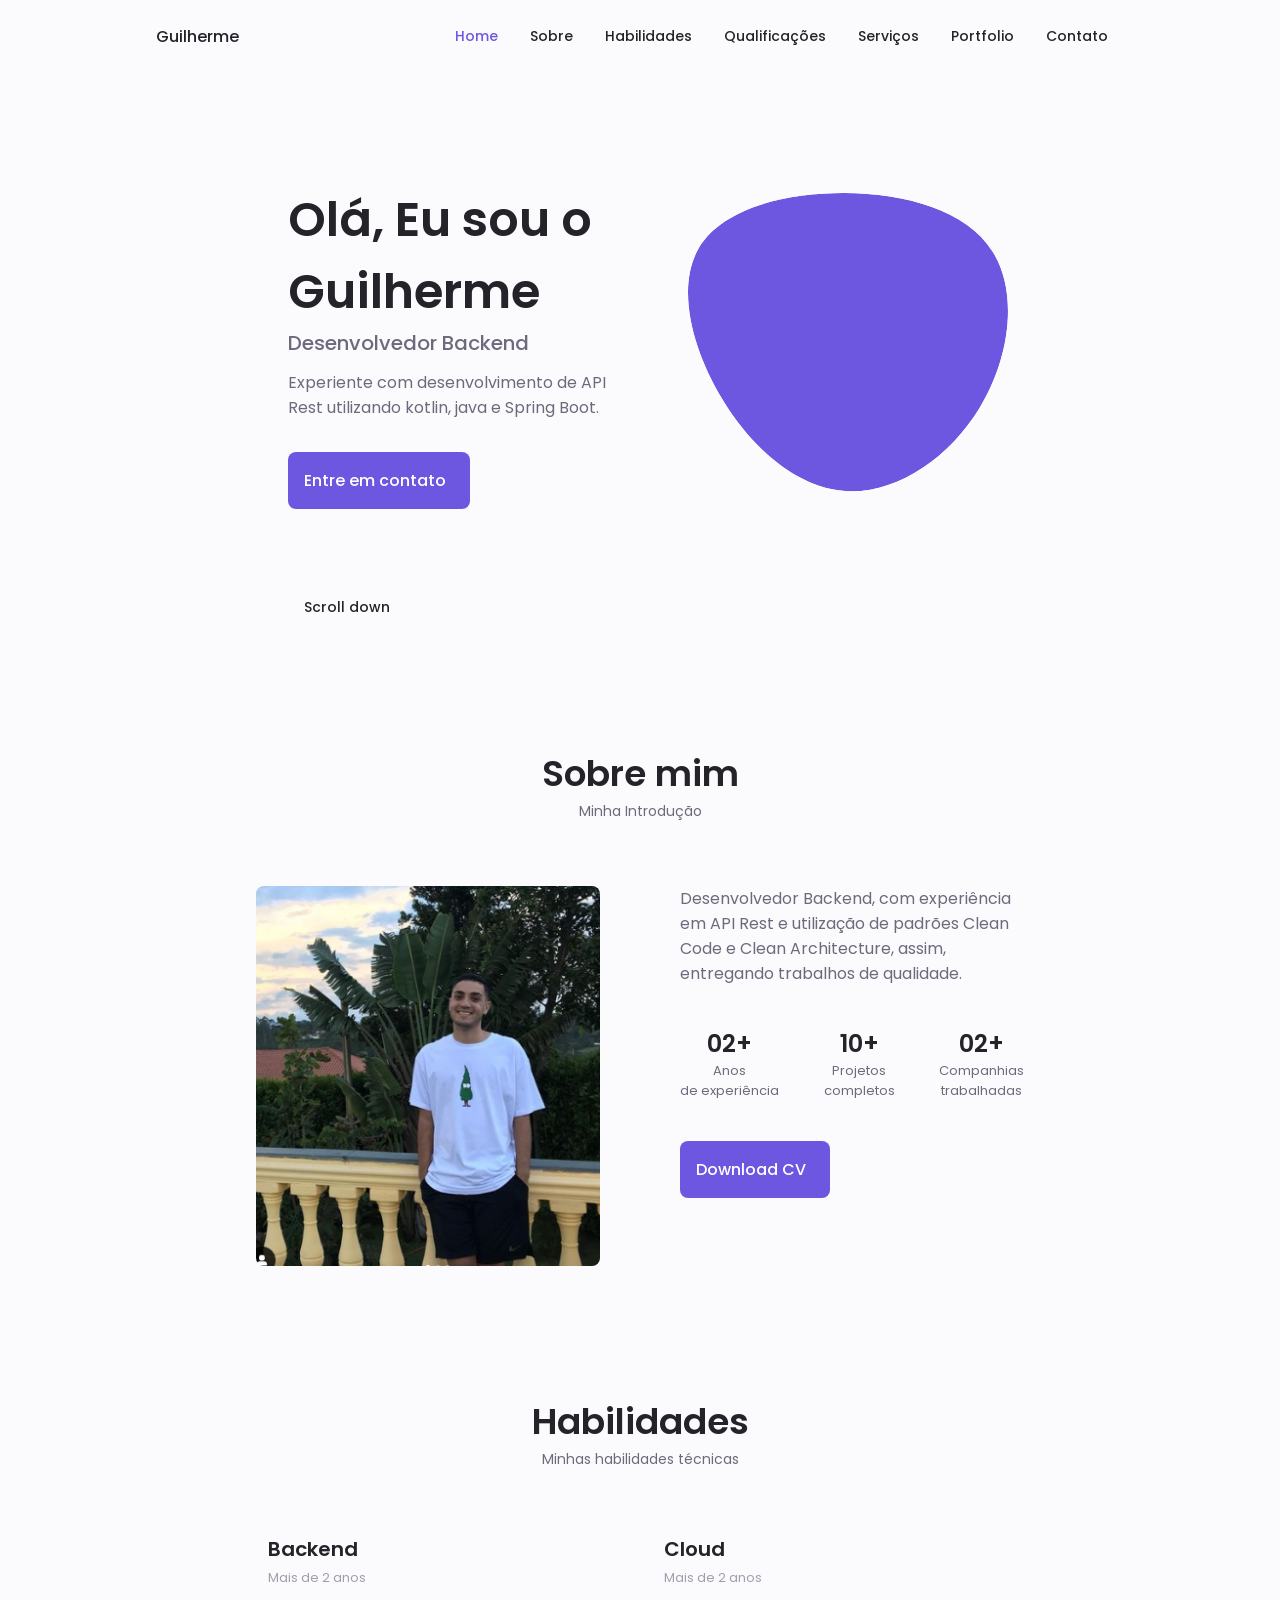
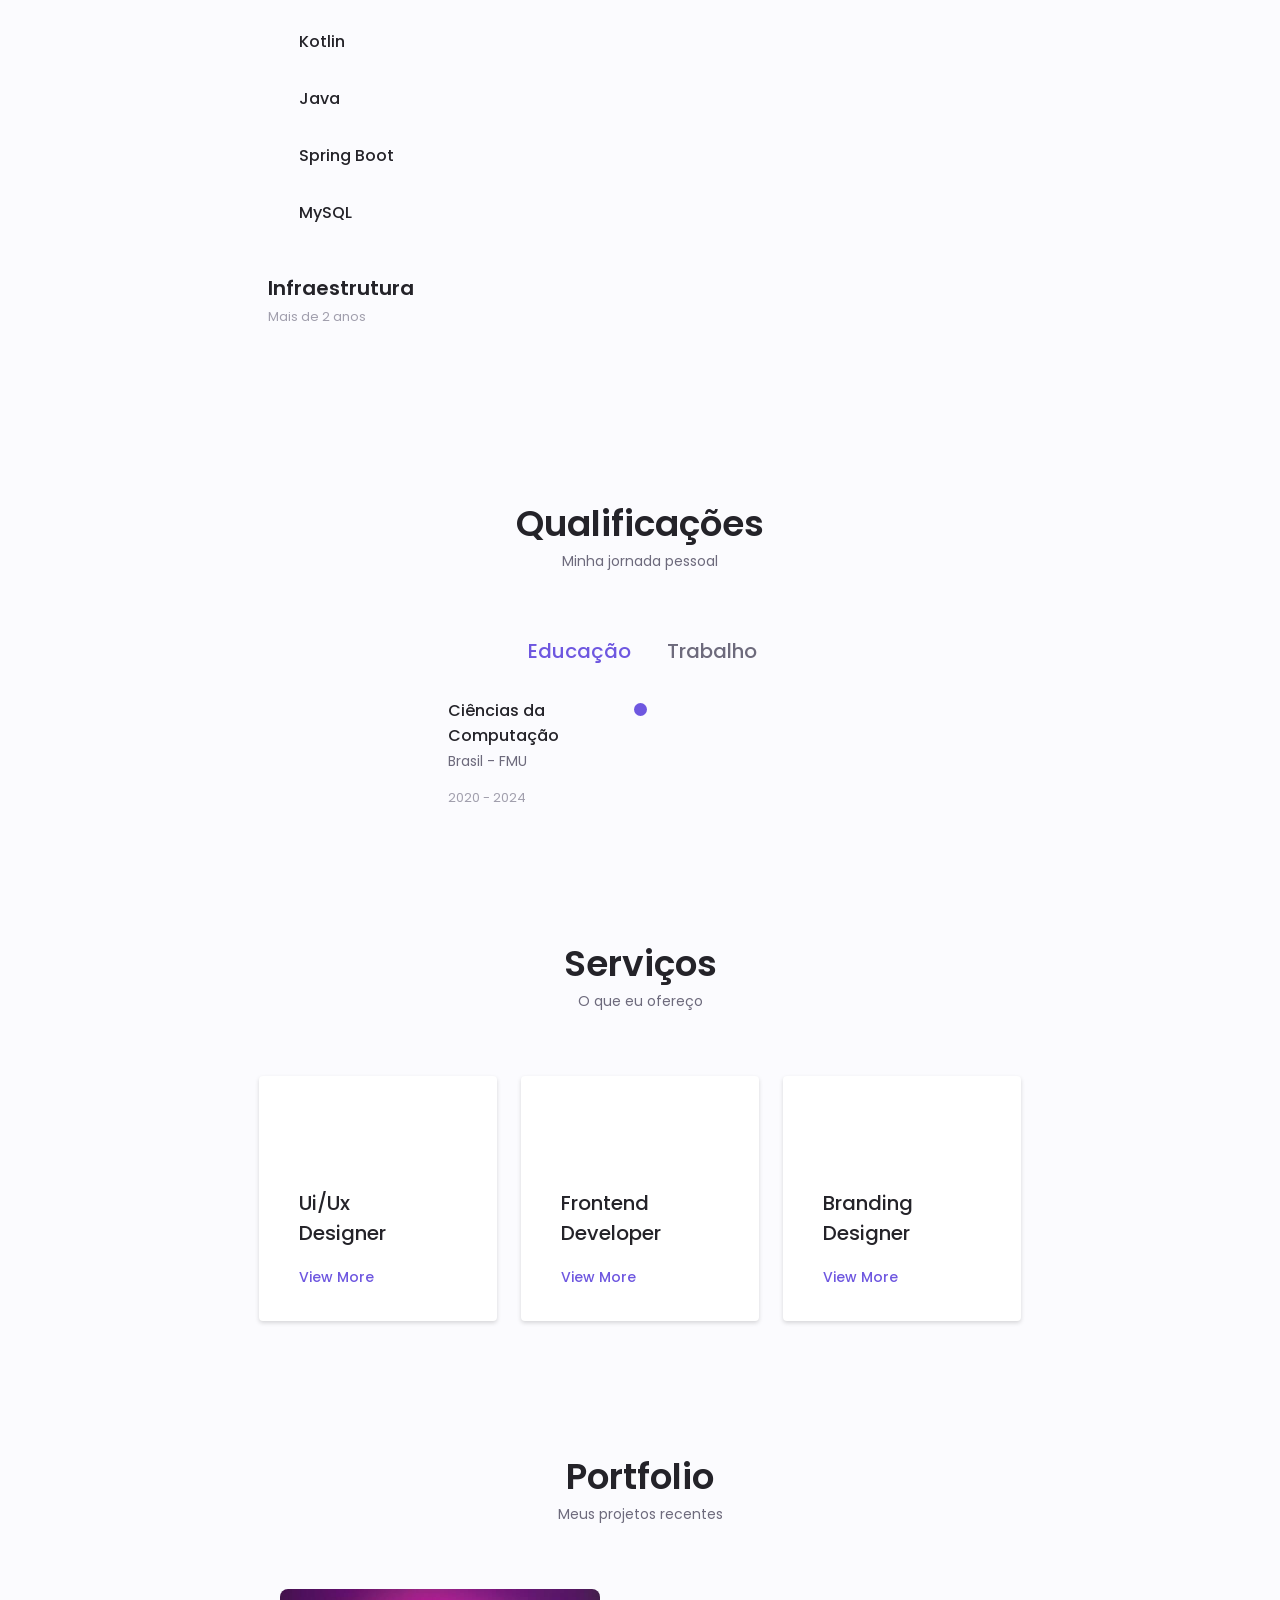
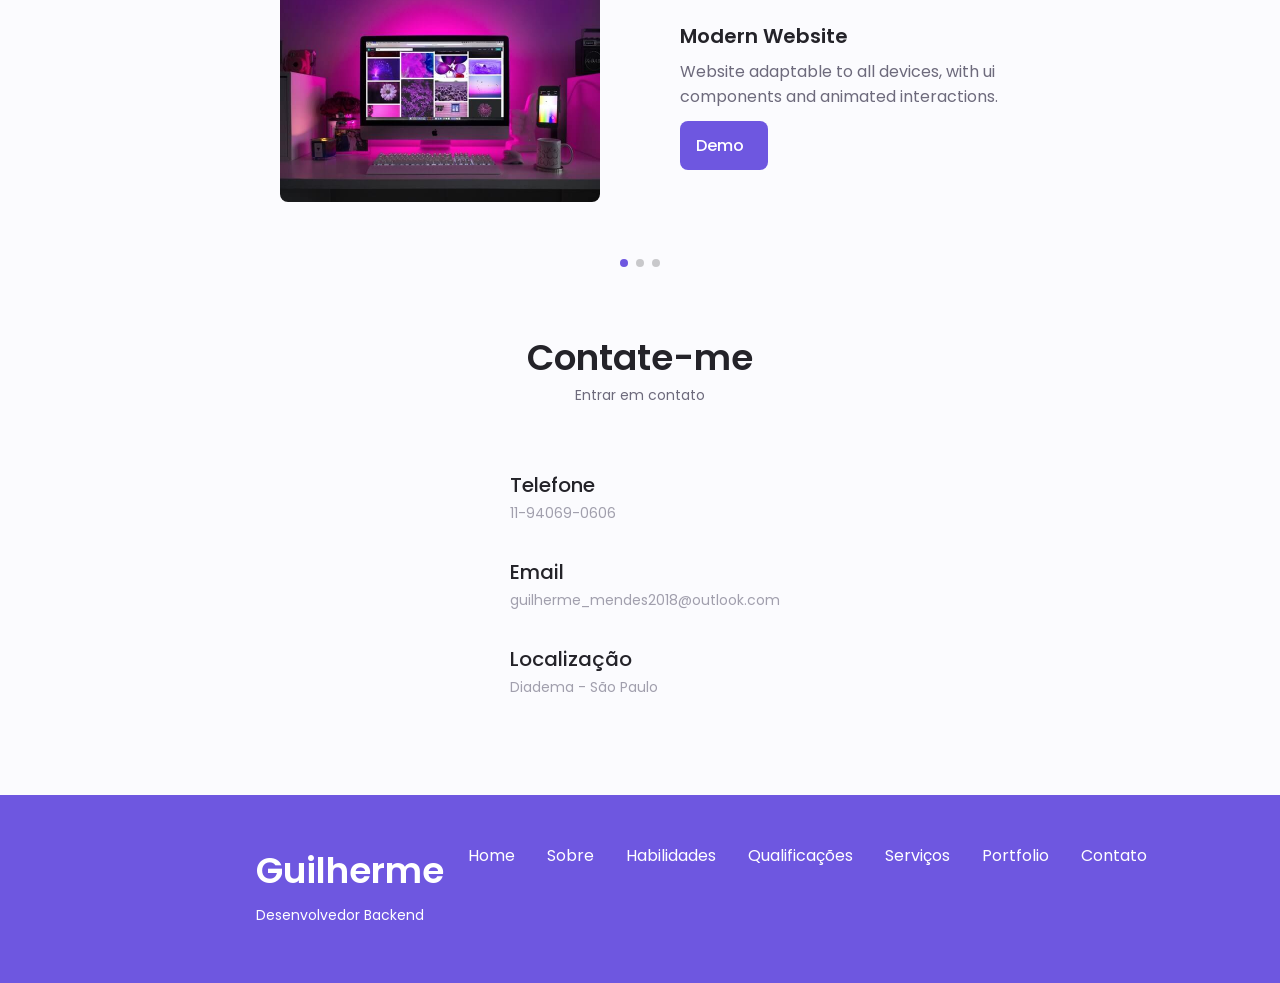
==== commit bc814ce3: "corrigindo conteudo de contato" ====
--- a/index.html
+++ b/index.html
@@ -40,6 +40,12 @@
                     <li class="nav__item">
                         <a href="#skills" class="nav__link">
                             <i class="uil uil-file-alt nav__icon"></i> Habilidades
+                        </a>
+                    </li>
+
+                    <li class="nav__item">
+                        <a href="#qualification" class="nav__link">
+                            <i class="uil uil-file-alt nav__icon"></i> Qualificações
                         </a>
                     </li>
 
@@ -332,7 +338,7 @@
         </section>
 
         <!--==================== QUALIFICATION ====================-->
-        <section class="qualification section">
+        <section class="qualification section" id="qualification">
             <h2 class="section__title">Qualificações</h2>
             <span class="section__subtitle">Minha jornada pessoal</span>
 
@@ -791,21 +797,25 @@
                 <div>
                     <div class="contact__information">
                         <i class="uil uil-phone contact__icon"></i>
-                        <div class="contact_space">
-                            <h3 class="contact__title">Me ligue</h3>
+                        <div>
+                            <h3 class="contact__title">Telefone</h3>
                             <span class="contact__subtitle">11-94069-0606</span>
                         </div>
-
+                    </div>
+
+                    <div class="contact__information">
                         <i class="uil uil-envelope contact__icon"></i>
-                        <div class="contact_space">
+                        <div>
                             <h3 class="contact__title">Email</h3>
                             <span class="contact__subtitle">guilherme_mendes2018@outlook.com</span>
                         </div>
-
+                    </div>
+
+                    <div class="contact__information">
                         <i class="uil uil-map-marker contact__icon"></i>
-                        <div class="contact_space">
-                            <h3 class="contact__title">Location</h3>
-                            <span class="contact__subtitle">Brasil - São Paulo, Diadema</span>
+                        <div>
+                            <h3 class="contact__title">Localização</h3>
+                            <span class="contact__subtitle">Diadema - São Paulo</span>
                         </div>
                     </div>
                 </div>
@@ -855,6 +865,18 @@
 
                 <ul class="footer__links">
                     <li>
+                        <a href="#home" class="footer__link">Home</a>
+                    </li>
+                    <li>
+                        <a href="#about" class="footer__link">Sobre</a>
+                    </li>
+                    <li>
+                        <a href="#skills" class="footer__link">Habilidades</a>
+                    </li>
+                    <li>
+                        <a href="#qualification" class="footer__link">Qualificações</a>
+                    </li>
+                    <li>
                         <a href="#services" class="footer__link">Serviços</a>
                     </li>
                     <li>
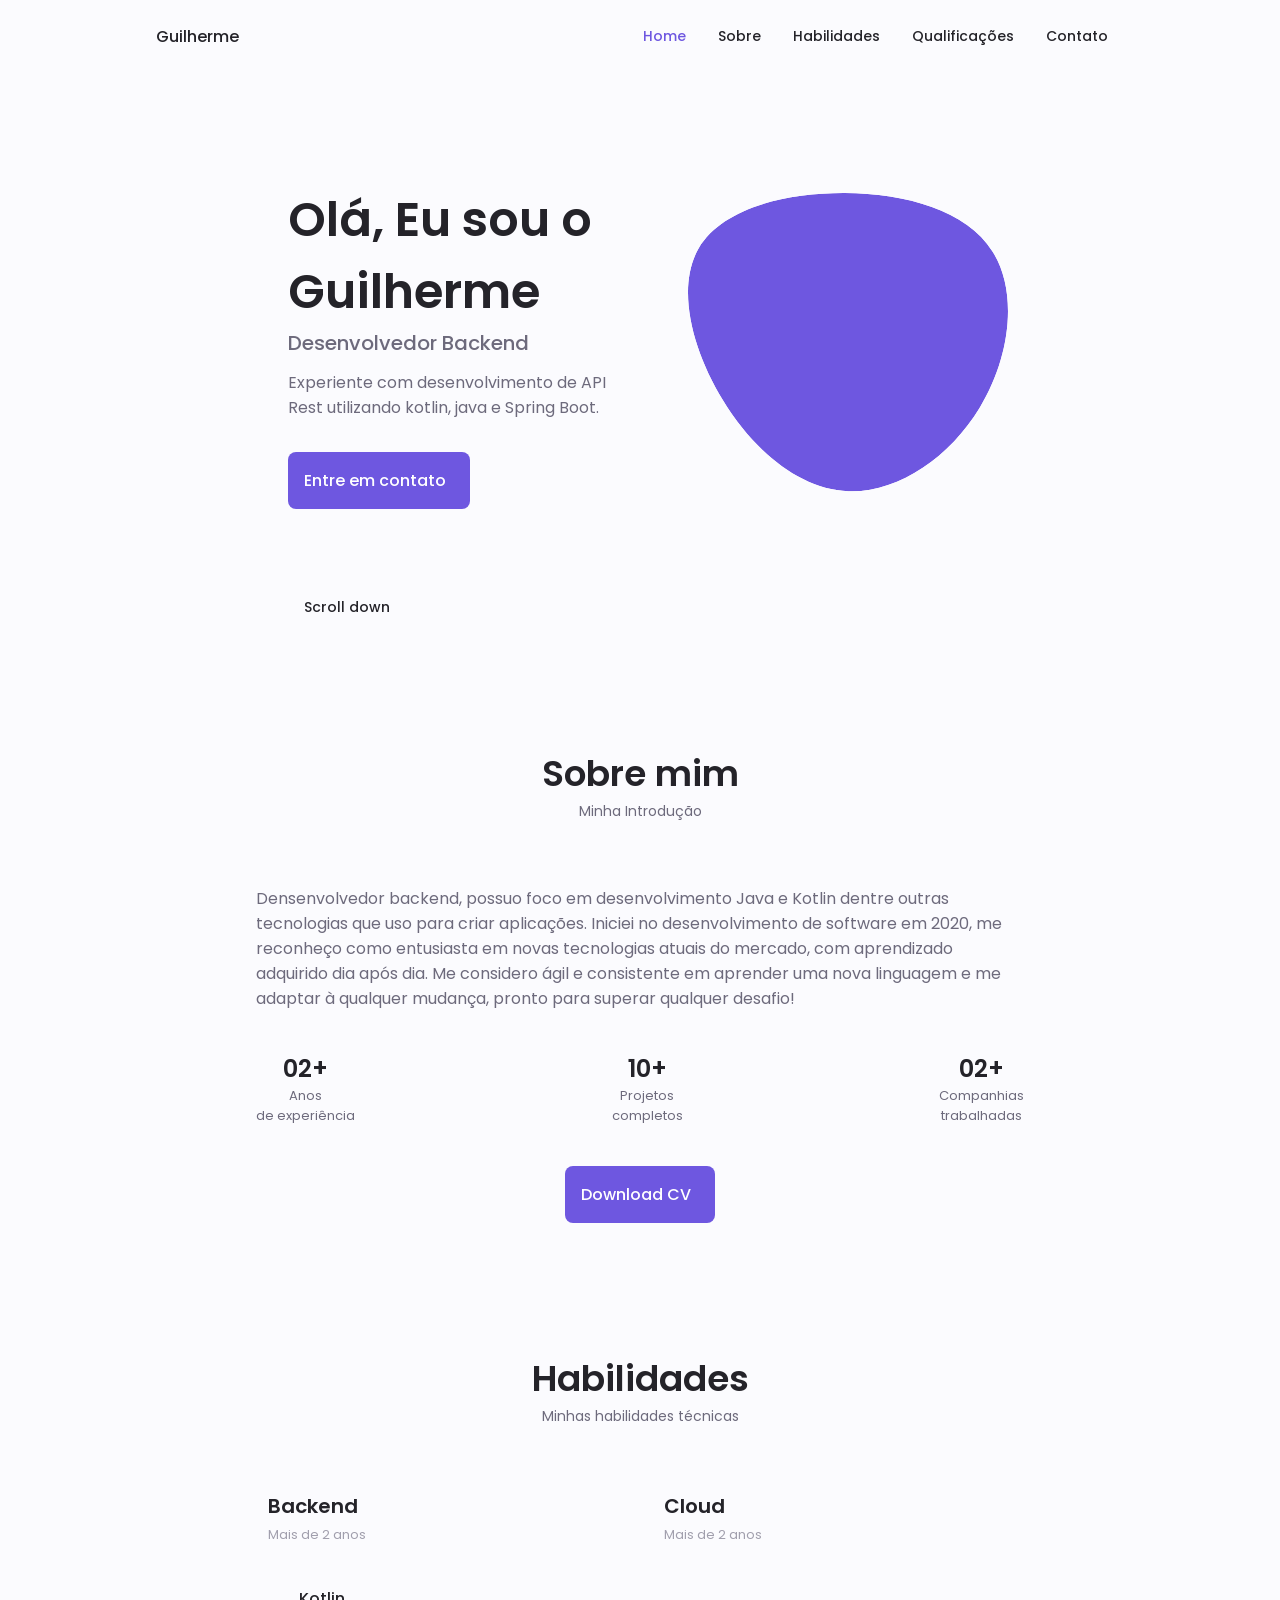
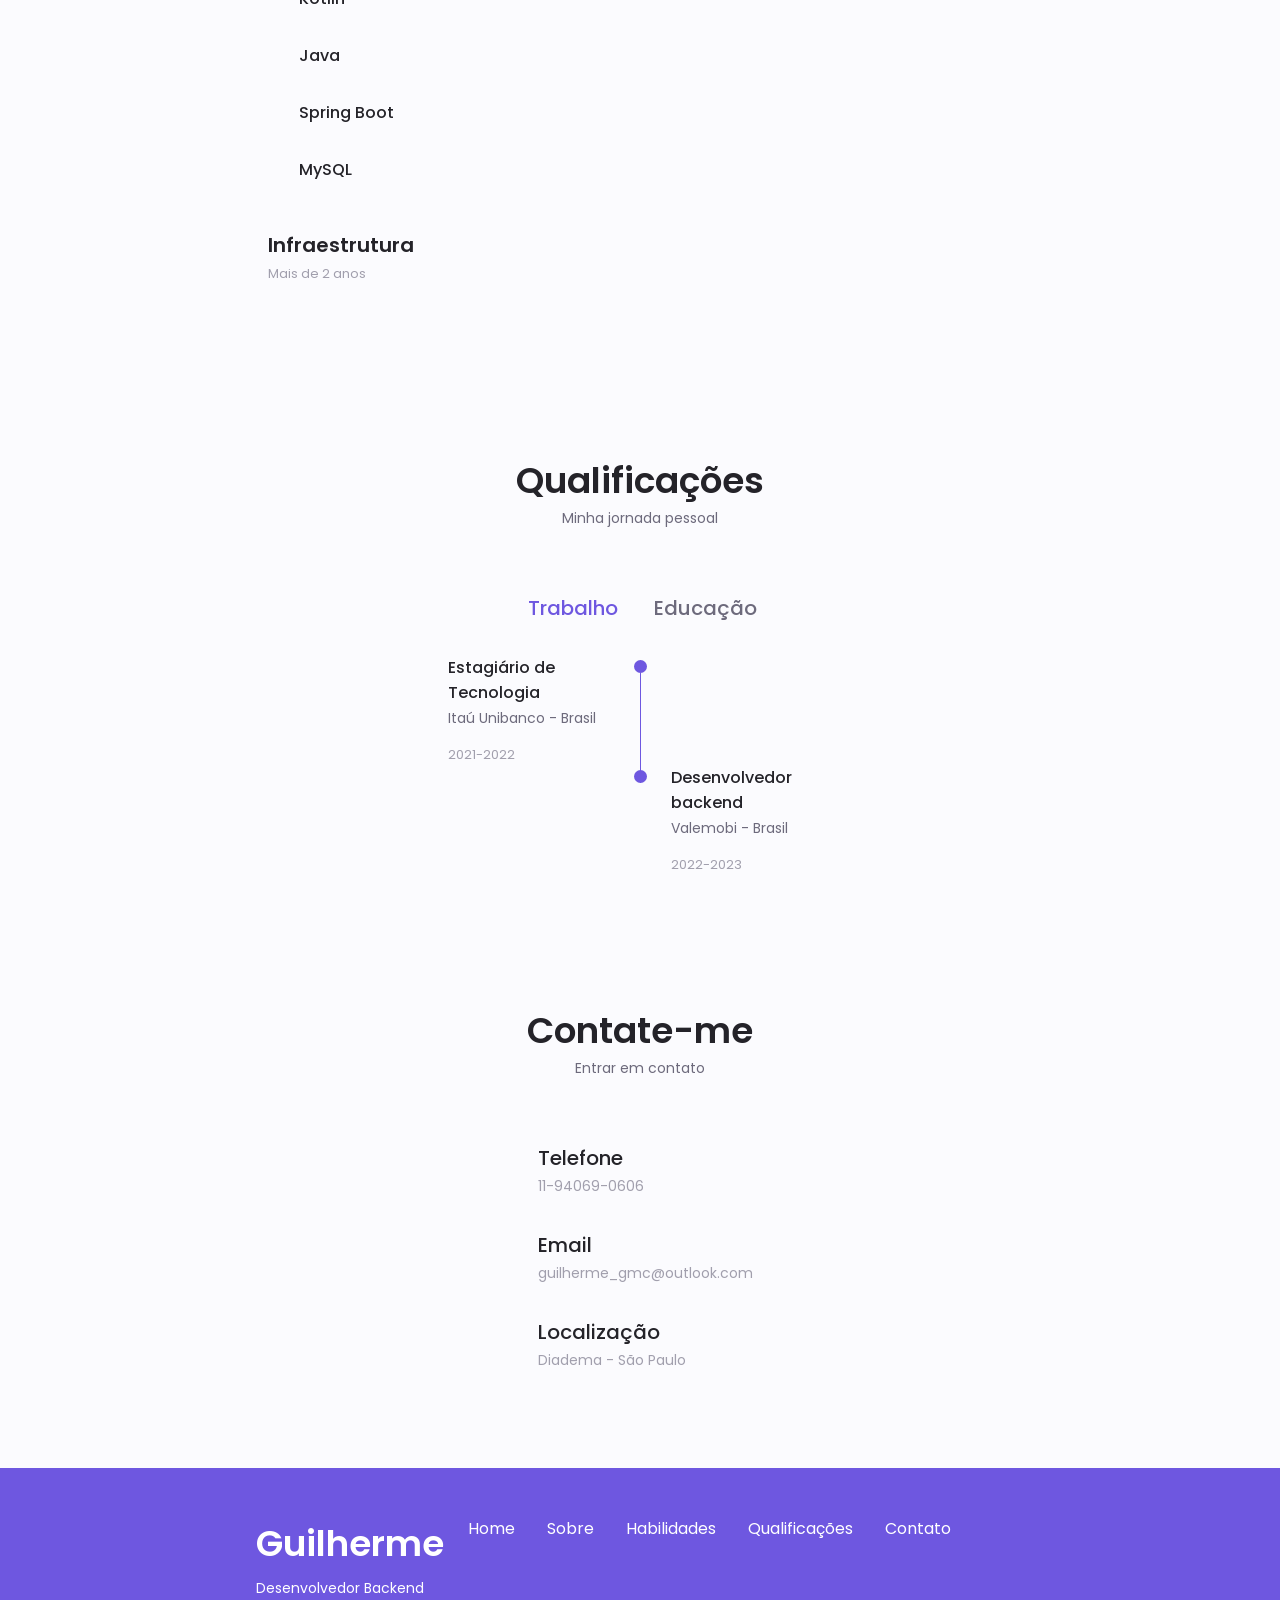
==== commit a0c6e258: "feat: update site" ====
--- a/index.html
+++ b/index.html
@@ -48,6 +48,7 @@
                             <i class="uil uil-file-alt nav__icon"></i> Qualificações
                         </a>
                     </li>
+                    <!--
 
                     <li class="nav__item">
                         <a href="#services" class="nav__link">
@@ -60,6 +61,8 @@
                             <i class="uil uil-scenery nav__icon"></i> Portfolio
                         </a>
                     </li>
+
+                -->
 
                     <li class="nav__item">
                         <a href="#contact" class="nav__link">
@@ -151,12 +154,12 @@
             <span class="section__subtitle">Minha Introdução</span>
 
             <div class="about__container container grid">
-                <img src="assets/img/about.png" alt="" class="about__img">
+                <!-- <img src="assets/img/about.png" alt="" class="about__img"> -->
 
                 <div class="about__data">
-                    <p class="about__description">Desenvolvedor Backend, com experiência em
-                        API Rest e utilização de padrões Clean Code e Clean Architecture, assim, entregando trabalhos de
-                        qualidade.
+                    <p class="about__description">Densenvolvedor backend, possuo foco em desenvolvimento Java e Kotlin dentre outras tecnologias que uso para criar aplicações.
+                        Iniciei no desenvolvimento de software em 2020, me reconheço como entusiasta em novas tecnologias atuais do mercado, com aprendizado adquirido dia após dia.
+                        Me considero ágil e consistente em aprender uma nova linguagem e me adaptar à qualquer mudança, pronto para superar qualquer desafio!
                     </p>
 
                     <div class="about__info">
@@ -344,20 +347,74 @@
 
             <div class="qualification__container container">
                 <div class="qualification__tabs">
-                    <div class="qualification__button button--flex qualification__active" data-target="#education">
+                    <div class="qualification__button button--flex qualification__active" data-target="#work">
+                        <i class="uil uil-briefcase-alt qualification__icon"></i>
+                        Trabalho
+                    </div>
+
+                    <div class="qualification__button button--flex" data-target="#education">
                         <i class="uil uil-graduation-cap qualification__icon"></i>
                         Educação
                     </div>
-
-                    <div class="qualification__button button--flex" data-target="#work">
-                        <i class="uil uil-briefcase-alt qualification__icon"></i>
-                        Trabalho
-                    </div>
                 </div>
 
                 <div class="qualification__sections">
                     <!--=============== QUALIFICATION CONTENT 1 ===============-->
-                    <div class="qualification__content qualification__active" data-content id="education">
+                    <div class="qualification__content qualification__active" data-content id="work">
+                        <!--=============== QUALIFICATION 1 ===============-->
+                        <div class="qualification__data">
+                            <div>
+                                <h3 class="qualification__title">Estagiário de Tecnologia</h3>
+                                <span class="qualification__subtitle">Itaú Unibanco - Brasil</span>
+                                <div class="qualification__calendar">
+                                    <i class="uil uil-calendar-alt"></i>
+                                    2021-2022
+                                </div>
+                            </div>
+
+                            <div>
+                                <span class="qualification__rounder"></span>
+                                <span class="qualification__line"></span>
+                            </div>
+                        </div>
+
+                        <!--=============== QUALIFICATION 2 ===============-->
+                        <div class="qualification__data">
+                            <div></div>
+
+                            <div class="qualification__time">
+                                <span class="qualification__rounder"></span>
+                                <!-- <span class="qualification__line"></span> -->
+                            </div>
+
+                            <div>
+                                <h3 class="qualification__title">Desenvolvedor backend</h3>
+                                <span class="qualification__subtitle">Valemobi - Brasil</span>
+                                <div class="qualification__calendar">
+                                    <i class="uil uil-calendar-alt"></i>
+                                    2022-2023
+                                </div>
+                            </div>
+                        </div>
+
+                        <!-- <div class="qualification__data">
+                                <div>
+                                    <h3 class="qualification__title">Ui Designer</h3>
+                                    <span class="qualification__subtitle">Figma - Spain</span>
+                                    <div class="qualification__calendar">
+                                        <i class="uil uil-calendar-alt"></i>
+                                        2020-2021
+                                    </div>
+                                </div>
+    
+                                <div>
+                                    <span class="qualification__rounder"></span>
+                                    <span class="qualification__line"></span>
+                                </div>
+                            </div> -->
+                    </div>
+                    <!--=============== QUALIFICATION CONTENT 2 ===============-->
+                    <div class="qualification__content" data-content id="education">
                         <!--=============== QUALIFICATION 1 ===============-->
                         <div class="qualification__data">
                             <div>
@@ -374,7 +431,6 @@
                                 <!-- <span class="qualification__line"></span> -->
                             </div>
                         </div>
-
                         <!--=============== QUALIFICATION 2 ===============-->
                         <!-- <div class="qualification__data">                                 
                                 <div></div>
@@ -430,85 +486,74 @@
                                 </div>
                             </div> -->
                     </div>
-
-                    <!--=============== QUALIFICATION CONTENT 2 ===============-->
-                    <div class="qualification__content" data-content id="work">
-                        <!--=============== QUALIFICATION 1 ===============-->
-                        <div class="qualification__data">
-                            <div>
-                                <h3 class="qualification__title">Estagiario de Tecnologia</h3>
-                                <span class="qualification__subtitle">Itaú Unibanco - Brasil</span>
-                                <div class="qualification__calendar">
-                                    <i class="uil uil-calendar-alt"></i>
-                                    2021-2022
-                                </div>
-                            </div>
-
-                            <div>
-                                <span class="qualification__rounder"></span>
-                                <span class="qualification__line"></span>
-                            </div>
-                        </div>
-
-                        <!--=============== QUALIFICATION 2 ===============-->
-                        <div class="qualification__data">
-                            <div></div>
-
-                            <div class="qualification__time">
-                                <span class="qualification__rounder"></span>
-                                <!-- <span class="qualification__line"></span> -->
-                            </div>
-
-                            <div>
-                                <h3 class="qualification__title">Analista de backend</h3>
-                                <span class="qualification__subtitle">Valemobi - Brasil</span>
-                                <div class="qualification__calendar">
-                                    <i class="uil uil-calendar-alt"></i>
-                                    2022-Atual
-                                </div>
-                            </div>
-                        </div>
-
-                        <!-- <div class="qualification__data">
-                                <div>
-                                    <h3 class="qualification__title">Ui Designer</h3>
-                                    <span class="qualification__subtitle">Figma - Spain</span>
-                                    <div class="qualification__calendar">
-                                        <i class="uil uil-calendar-alt"></i>
-                                        2020-2021
-                                    </div>
-                                </div>
-    
-                                <div>
-                                    <span class="qualification__rounder"></span>
-                                    <span class="qualification__line"></span>
-                                </div>
-                            </div> -->
-                    </div>
                 </div>
             </div>
         </section>
 
         <!--==================== SERVICES ====================-->
+        <!--
         <section class="services section" id="services">
             <h2 class="section__title">Serviços</h2>
             <span class="section__subtitle">O que eu ofereço</span>
 
             <div class="services__container container grid">
+                -->
                 <!--=============== SERVICES 1 ===============-->
+                <!--
+                <div class="services__content">
+                    <div>
+                        <i class="uil uil-arrow services__icon"></i>
+                        <h3 class="services__title">Backend <br> Developer</h3>
+                    </div>
+
+                    <span class="button button--flex button--small button--link services__button">
+                        Veja Mais
+                        <i class="uil uil-arrow-right button__icon"></i>
+                    </span>
+
+                    <div class="services__modal">
+                        <div class="services__modal-content">
+                            <h4 class="services__modal-title">Backend <br> Developer</h4>
+                            <i class="uil uil-times services__modal-close"></i>
+
+                            <ul class="services__modal-services grid">
+                                <li class="services__modal-service">
+                                    <i class="uil uil-check-circle services__modal-icon"></i>
+                                    <p>I develop the user interface.</p>
+                                </li>
+                                <li class="services__modal-service">
+                                    <i class="uil uil-check-circle services__modal-icon"></i>
+                                    <p>Web page development.</p>
+                                </li>
+                                <li class="services__modal-service">
+                                    <i class="uil uil-check-circle services__modal-icon"></i>
+                                    <p>I create ux element interactions.</p>
+                                </li>
+                                <li class="services__modal-service">
+                                    <i class="uil uil-check-circle services__modal-icon"></i>
+                                    <p>I position your company brand.</p>
+                                </li>
+                            </ul>
+                        </div>
+                    </div>
+                </div>
+                -->
+
+                <!--=============== SERVICES 2 ===============-->
+                <!--
                 <div class="services__content">
                     <div>
                         <i class="uil uil-web-grid services__icon"></i>
-                        <h3 class="services__title">Ui/Ux <br> Designer</h3>
+                        <h3 class="services__title">Infraestrutura <br> <br></h3>
                     </div>
                     <span class="button button--flex button--small button--link services__button">
-                        View More
+                        Veja Mais
                         <i class="uil uil-arrow-right button__icon"></i>
                     </span>
 
                     <div class="services__modal">
                         <div class="services__modal-content">
-                            <h4 class="services__modal-title">Ui/Ux <br> Designer</h4>
+                            <h4 class="services__modal-title">Infraestrutura</h4>
                             <i class="uil uil-times services__modal-close"></i>
 
                             <ul class="services__modal-services grid">
@@ -532,47 +577,10 @@
                         </div>
                     </div>
                 </div>
-
-                <!--=============== SERVICES 2 ===============-->
-                <div class="services__content">
-                    <div>
-                        <i class="uil uil-arrow services__icon"></i>
-                        <h3 class="services__title">Frontend <br> Developer</h3>
-                    </div>
-
-                    <span class="button button--flex button--small button--link services__button">
-                        View More
-                        <i class="uil uil-arrow-right button__icon"></i>
-                    </span>
-
-                    <div class="services__modal">
-                        <div class="services__modal-content">
-                            <h4 class="services__modal-title">Frontend <br> Developer</h4>
-                            <i class="uil uil-times services__modal-close"></i>
-
-                            <ul class="services__modal-services grid">
-                                <li class="services__modal-service">
-                                    <i class="uil uil-check-circle services__modal-icon"></i>
-                                    <p>I develop the user interface.</p>
-                                </li>
-                                <li class="services__modal-service">
-                                    <i class="uil uil-check-circle services__modal-icon"></i>
-                                    <p>Web page development.</p>
-                                </li>
-                                <li class="services__modal-service">
-                                    <i class="uil uil-check-circle services__modal-icon"></i>
-                                    <p>I create ux element interactions.</p>
-                                </li>
-                                <li class="services__modal-service">
-                                    <i class="uil uil-check-circle services__modal-icon"></i>
-                                    <p>I position your company brand.</p>
-                                </li>
-                            </ul>
-                        </div>
-                    </div>
-                </div>
+                -->
 
                 <!--=============== SERVICES 3 ===============-->
+                <!--
                 <div class="services__content">
                     <div>
                         <i class="uil uil-pen services__icon"></i>
@@ -580,7 +588,7 @@
                     </div>
 
                     <span class="button button--flex button--small button--link services__button">
-                        View More
+                        Veja Mais
                         <i class="uil uil-arrow-right button__icon"></i>
                     </span>
 
@@ -613,15 +621,18 @@
                 </div>
             </div>
         </section>
-
+        -->
         <!--==================== PORTFOLIO ====================-->
+        <!--
         <section class="portfolio section" id="portfolio">
             <h2 class="section__title">Portfolio</h2>
             <span class="section__subtitle">Meus projetos recentes</span>
 
             <div class="portfolio__container container swiper-container">
                 <div class="swiper-wrapper">
+                    -->
                     <!--=============== PORTFOLIO 1 ===============-->
+                    <!--
                     <div class="portfolio__content grid swiper-slide">
                         <img src="assets/img/portfolio1.jpg" alt="" class="portfolio__img">
 
@@ -635,8 +646,10 @@
                             </a>
                         </div>
                     </div>
+                    -->
 
                     <!--=============== PORTFOLIO 2 ===============-->
+                    <!--
                     <div class="portfolio__content grid swiper-slide">
                         <img src="assets/img/portfolio2.jpg" alt="" class="portfolio__img">
 
@@ -650,8 +663,10 @@
                             </a>
                         </div>
                     </div>
+                    -->
 
                     <!--=============== PORTFOLIO 3 ===============-->
+                    <!--
                     <div class="portfolio__content grid swiper-slide">
                         <img src="assets/img/portfolio3.jpg" alt="" class="portfolio__img">
 
@@ -677,6 +692,7 @@
                 <div class="swiper-pagination"></div>
             </div>
         </section>
+        -->
 
         <!--==================== PROJECT IN MIND ====================-->
         <!-- <section class="project section">
@@ -807,7 +823,7 @@
                         <i class="uil uil-envelope contact__icon"></i>
                         <div>
                             <h3 class="contact__title">Email</h3>
-                            <span class="contact__subtitle">guilherme_mendes2018@outlook.com</span>
+                            <span class="contact__subtitle">guilherme_gmc@outlook.com</span>
                         </div>
                     </div>
 
@@ -876,12 +892,14 @@
                     <li>
                         <a href="#qualification" class="footer__link">Qualificações</a>
                     </li>
+                    <!--
                     <li>
                         <a href="#services" class="footer__link">Serviços</a>
                     </li>
                     <li>
                         <a href="#portfolio" class="footer__link">Portfolio</a>
                     </li>
+                -->
                     <li>
                         <a href="#contact" class="footer__link">Contato</a>
                     </li>
--- a/assets/css/styles.css
+++ b/assets/css/styles.css
@@ -1066,7 +1066,9 @@
     order: 1;
     justify-self: center;
   }
-  .about__container,
+  .about__container{
+    justify-items: center;
+  }
   .skills__container,
   .portfolio__content,
   .project__container,
@@ -1150,7 +1152,7 @@
     justify-content: space-between;
   }
   .about__buttons {
-    justify-content: initial;
+    align-items: center;
   }
   .qualification__tabs {
     justify-content: center;
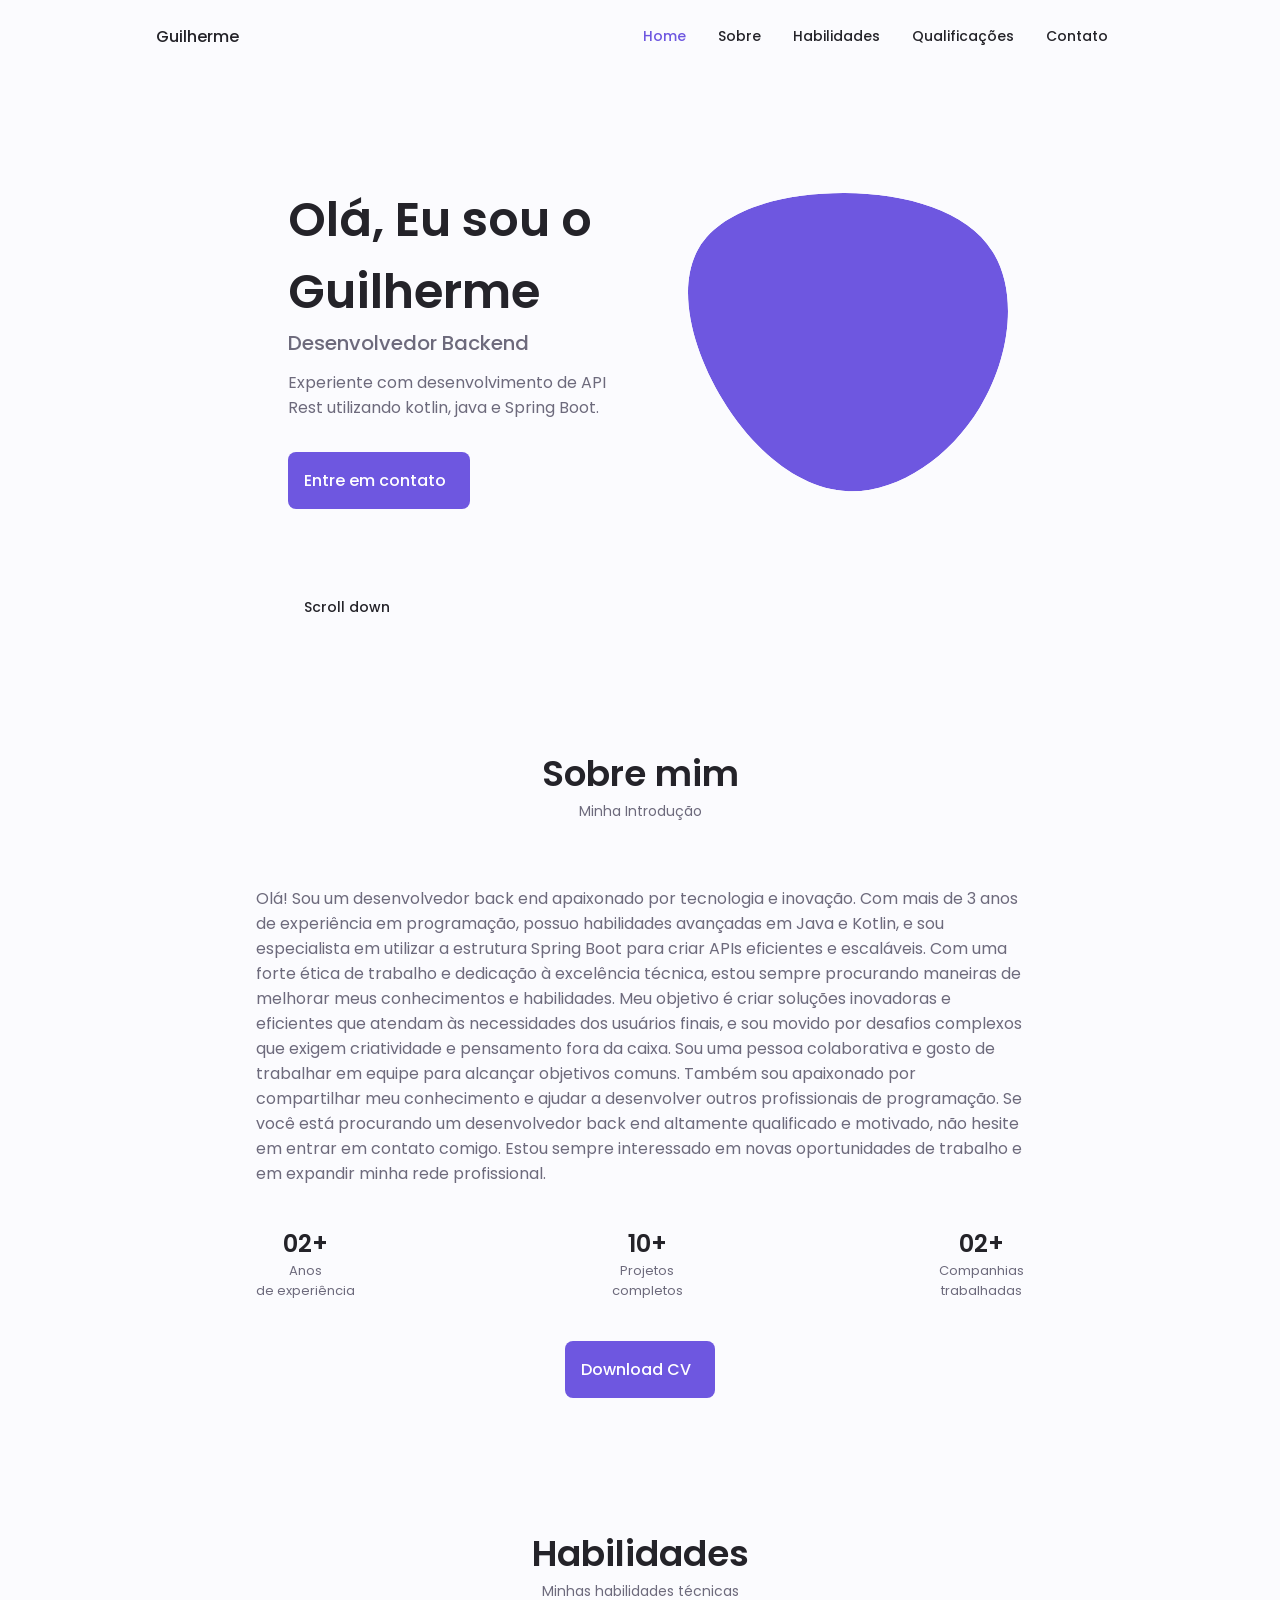
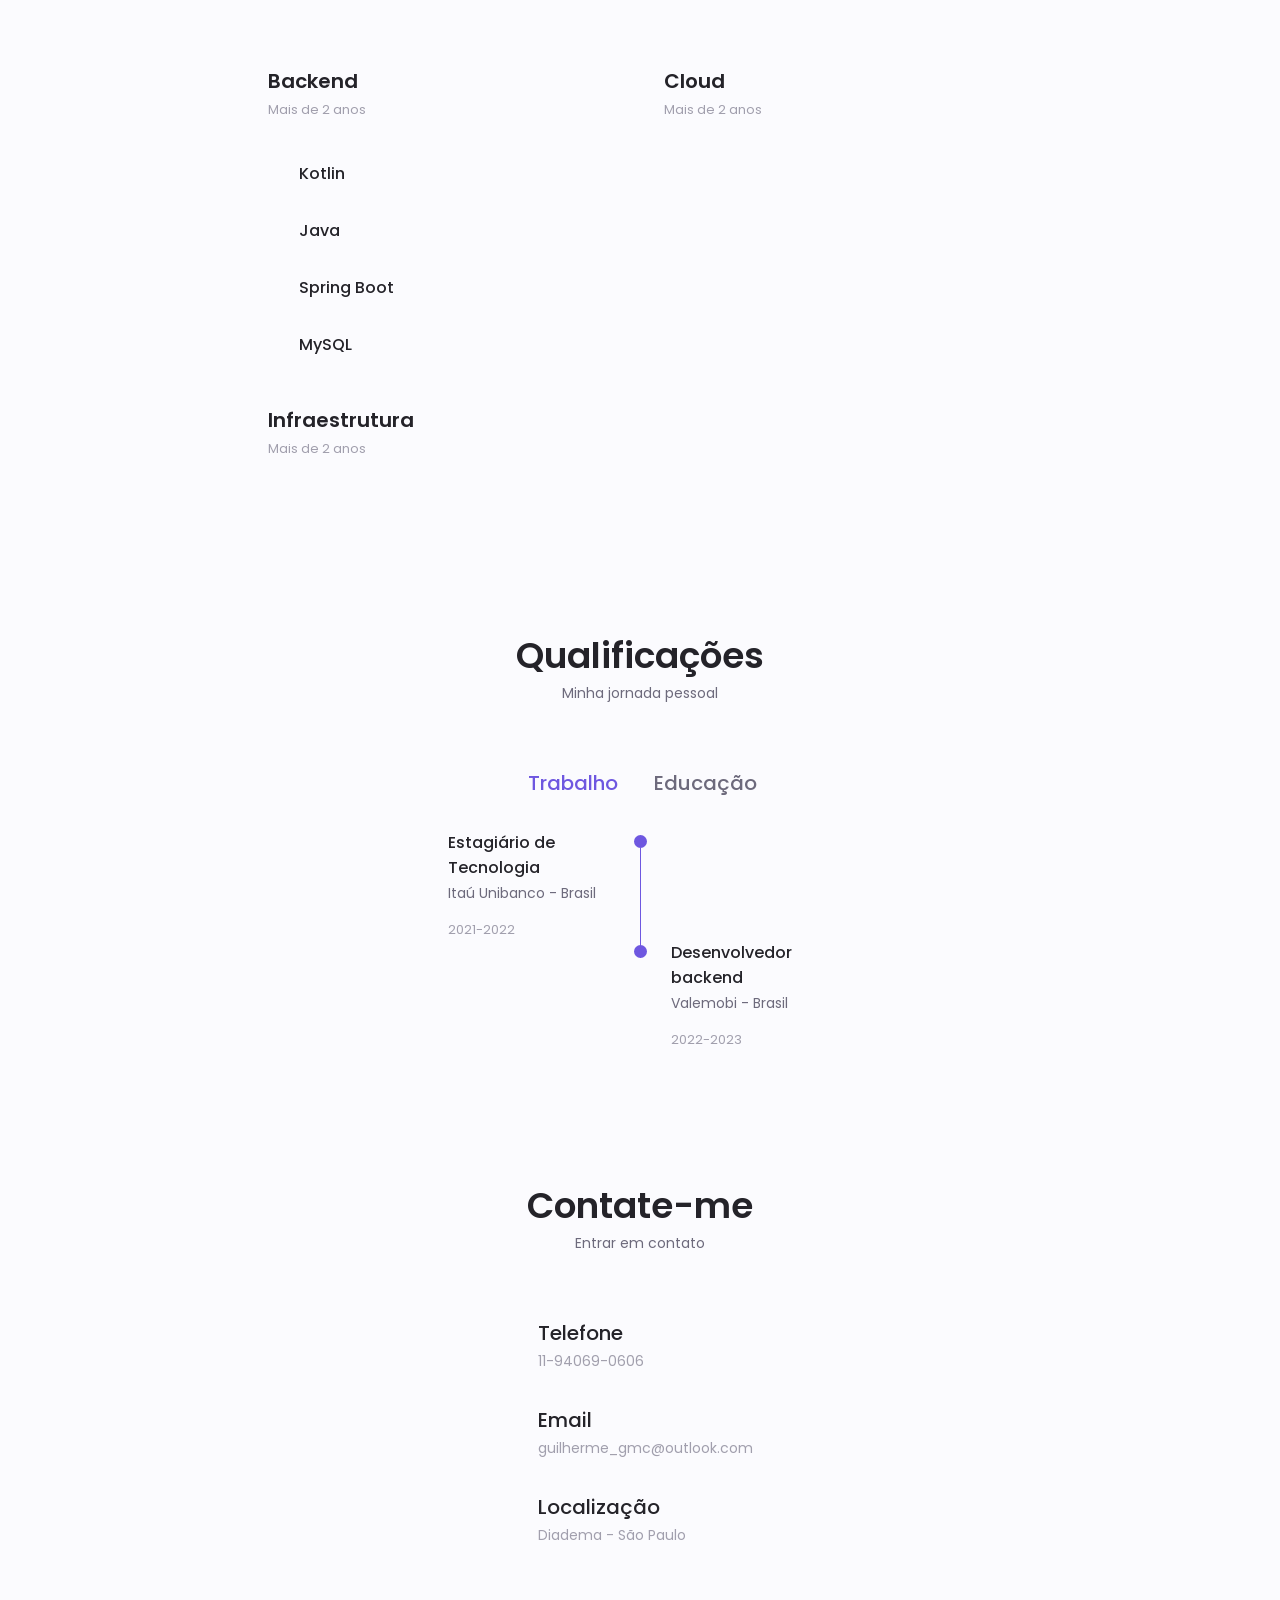
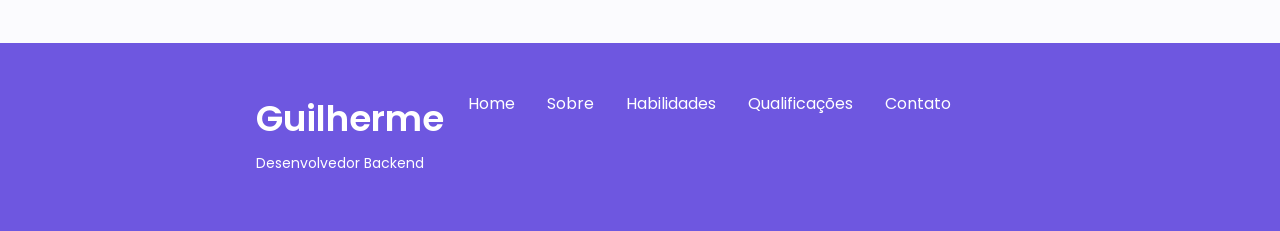
==== commit 5ea1089f: "feat: mudando texto do sobre mim" ====
--- a/index.html
+++ b/index.html
@@ -157,9 +157,13 @@
                 <!-- <img src="assets/img/about.png" alt="" class="about__img"> -->
 
                 <div class="about__data">
-                    <p class="about__description">Densenvolvedor backend, possuo foco em desenvolvimento Java e Kotlin dentre outras tecnologias que uso para criar aplicações.
-                        Iniciei no desenvolvimento de software em 2020, me reconheço como entusiasta em novas tecnologias atuais do mercado, com aprendizado adquirido dia após dia.
-                        Me considero ágil e consistente em aprender uma nova linguagem e me adaptar à qualquer mudança, pronto para superar qualquer desafio!
+                    <p class="about__description">Olá! Sou um desenvolvedor back end apaixonado por tecnologia e inovação. Com mais de 3 anos de experiência em programação, possuo habilidades avançadas em Java e Kotlin, e sou especialista em utilizar a estrutura Spring Boot para criar APIs eficientes e escaláveis.
+
+                        Com uma forte ética de trabalho e dedicação à excelência técnica, estou sempre procurando maneiras de melhorar meus conhecimentos e habilidades. Meu objetivo é criar soluções inovadoras e eficientes que atendam às necessidades dos usuários finais, e sou movido por desafios complexos que exigem criatividade e pensamento fora da caixa.
+                        
+                        Sou uma pessoa colaborativa e gosto de trabalhar em equipe para alcançar objetivos comuns. Também sou apaixonado por compartilhar meu conhecimento e ajudar a desenvolver outros profissionais de programação.
+                        
+                        Se você está procurando um desenvolvedor back end altamente qualificado e motivado, não hesite em entrar em contato comigo. Estou sempre interessado em novas oportunidades de trabalho e em expandir minha rede profissional.
                     </p>
 
                     <div class="about__info">
